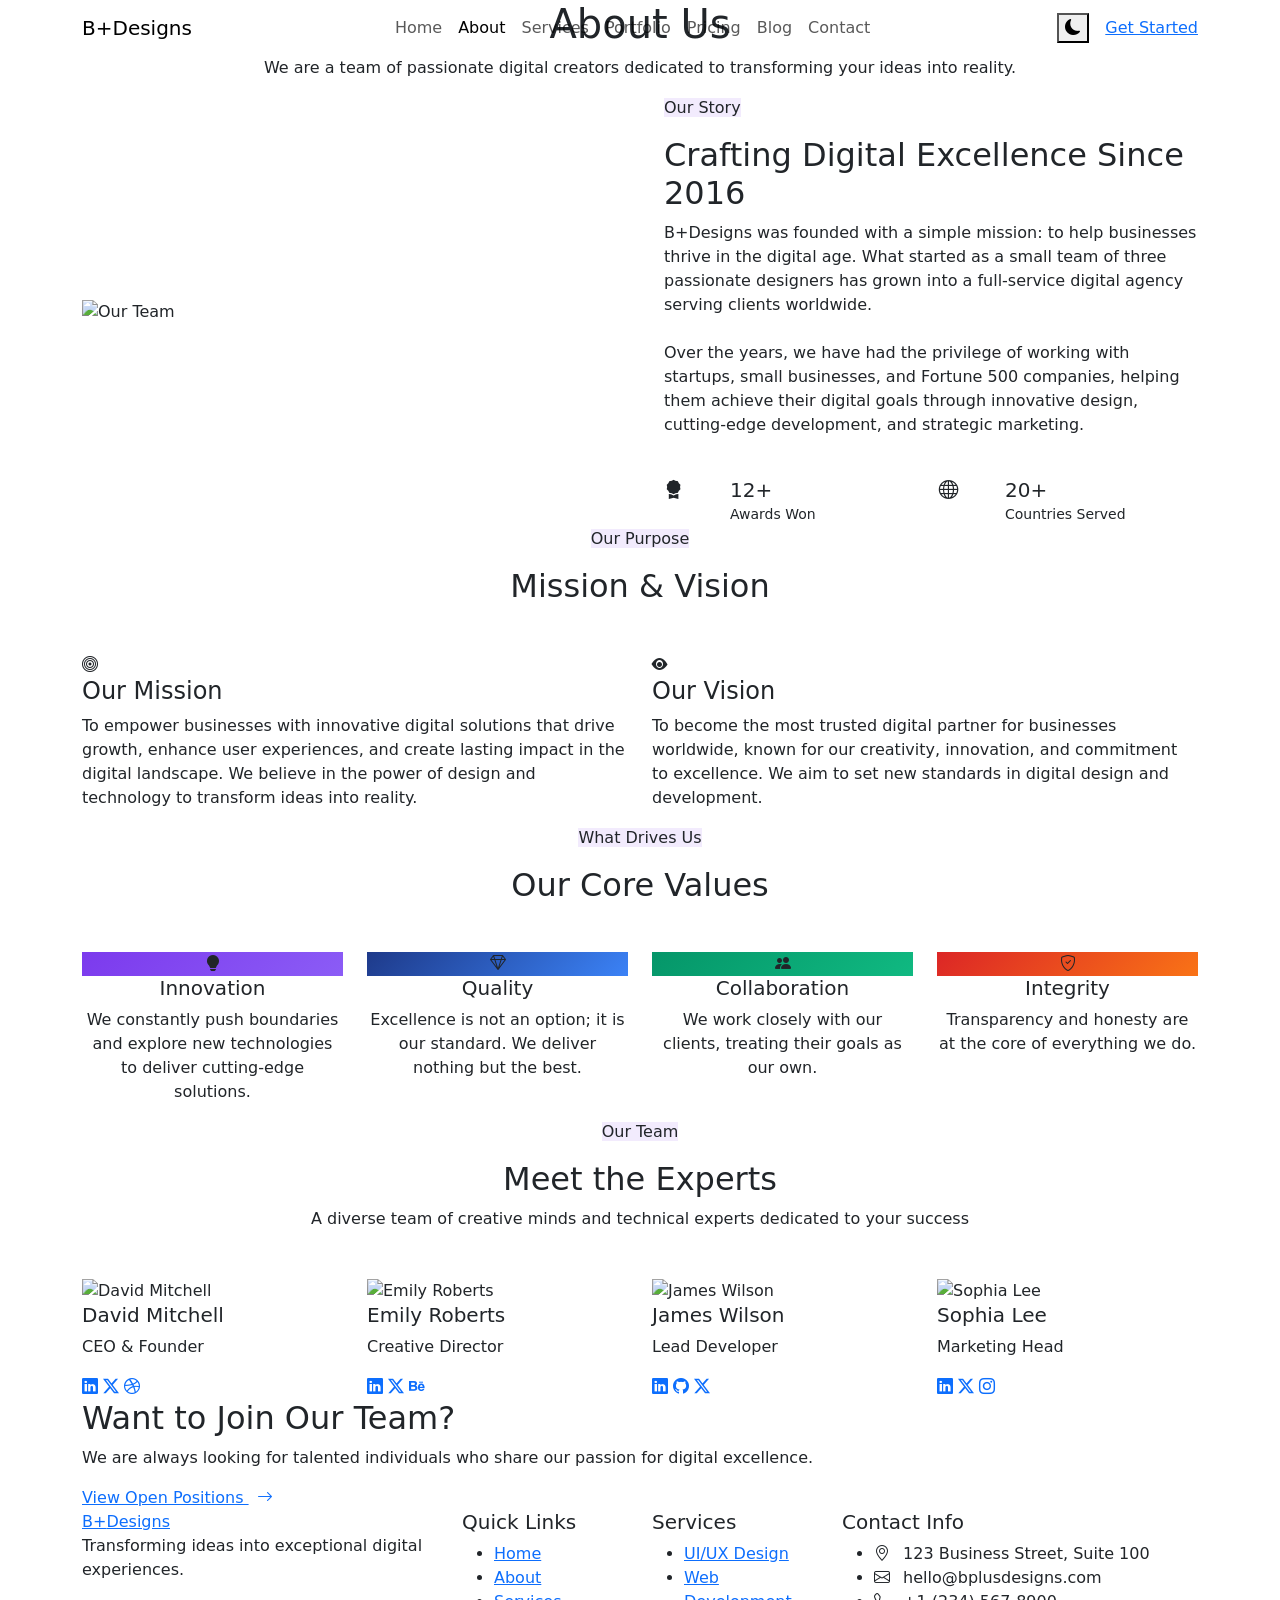
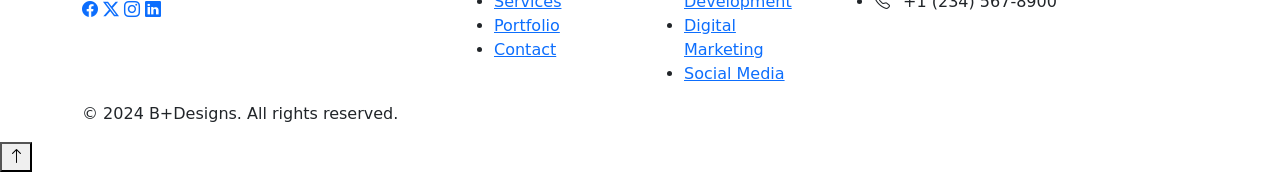
==== about.html @ 6781b6e4 "Add files via upload initial commit" ====
<!DOCTYPE html>
<html lang="en" data-theme="light">
<head>
  <meta charset="UTF-8">
  <meta name="viewport" content="width=device-width, initial-scale=1.0">
  <meta name="description" content="Learn about B+Designs - Our story, mission, vision, and the talented team behind your digital success.">
  <title>About Us | B+Designs</title>
  
  <!-- Bootstrap 5 CSS -->
  <link href="https://cdn.jsdelivr.net/npm/bootstrap@5.3.3/dist/css/bootstrap.min.css" rel="stylesheet">
  <link href="https://cdn.jsdelivr.net/npm/bootstrap-icons@1.11.3/font/bootstrap-icons.css" rel="stylesheet">
  
  <!-- Google Fonts -->
  <link rel="preconnect" href="https://fonts.googleapis.com">
  <link rel="preconnect" href="https://fonts.gstatic.com" crossorigin>
  <link href="https://fonts.googleapis.com/css2?family=Inter:wght@300;400;500;600;700&family=Space+Grotesk:wght@400;500;600;700&display=swap" rel="stylesheet">
  
  <!-- Custom CSS -->
  <link rel="stylesheet" href="css/styles.css">
</head>
<body>

  <!-- Navigation -->
  <nav class="navbar navbar-expand-lg navbar-custom fixed-top">
    <div class="container">
      <a class="navbar-brand" href="index.html">
        <span>B+</span>Designs
      </a>
      
      <button class="navbar-toggler border-0" type="button" data-bs-toggle="collapse" data-bs-target="#navbarNav">
        <span class="navbar-toggler-icon"></span>
      </button>
      
      <div class="collapse navbar-collapse" id="navbarNav">
        <ul class="navbar-nav mx-auto">
          <li class="nav-item"><a class="nav-link" href="index.html">Home</a></li>
          <li class="nav-item"><a class="nav-link active" href="about.html">About</a></li>
          <li class="nav-item"><a class="nav-link" href="services.html">Services</a></li>
          <li class="nav-item"><a class="nav-link" href="portfolio.html">Portfolio</a></li>
          <li class="nav-item"><a class="nav-link" href="pricing.html">Pricing</a></li>
          <li class="nav-item"><a class="nav-link" href="blog.html">Blog</a></li>
          <li class="nav-item"><a class="nav-link" href="contact.html">Contact</a></li>
        </ul>
        
        <div class="d-flex align-items-center gap-3">
          <button class="theme-toggle" id="themeToggle" aria-label="Toggle theme">
            <i class="bi bi-moon-fill"></i>
          </button>
          <a href="contact.html" class="btn-primary-custom d-none d-lg-inline-block">Get Started</a>
        </div>
      </div>
    </div>
  </nav>

  <!-- Page Header -->
  <section class="page-header">
    <div class="container">
      <div class="page-header-content text-center">
        <h1 class="page-title fade-in">About Us</h1>
        <p class="page-subtitle mx-auto fade-in delay-1">
          We are a team of passionate digital creators dedicated to transforming your ideas into reality.
        </p>
      </div>
    </div>
  </section>

  <!-- About Story Section -->
  <section class="section-padding">
    <div class="container">
      <div class="row align-items-center g-5">
        <div class="col-lg-6 fade-in-left">
          <img src="https://images.unsplash.com/photo-1522071820081-009f0129c71c?w=600&h=450&fit=crop" alt="Our Team" class="about-image w-100">
        </div>
        <div class="col-lg-6 fade-in-right">
          <span class="hero-badge" style="background: rgba(124, 58, 237, 0.1); color: var(--secondary);">
            Our Story
          </span>
          <h2 class="section-title mt-3">Crafting Digital Excellence Since 2016</h2>
          <p class="mb-4" style="color: var(--gray-600);">
            B+Designs was founded with a simple mission: to help businesses thrive in the digital age. What started as a small team of three passionate designers has grown into a full-service digital agency serving clients worldwide.
          </p>
          <p class="mb-4" style="color: var(--gray-600);">
            Over the years, we have had the privilege of working with startups, small businesses, and Fortune 500 companies, helping them achieve their digital goals through innovative design, cutting-edge development, and strategic marketing.
          </p>
          <div class="row g-3 mt-4">
            <div class="col-6">
              <div class="d-flex align-items-center gap-3">
                <div class="service-icon" style="background: var(--gradient-primary); width: 50px; height: 50px; font-size: 1.2rem;">
                  <i class="bi bi-award-fill"></i>
                </div>
                <div>
                  <h5 class="mb-0">12+</h5>
                  <small style="color: var(--gray-500);">Awards Won</small>
                </div>
              </div>
            </div>
            <div class="col-6">
              <div class="d-flex align-items-center gap-3">
                <div class="service-icon" style="background: var(--gradient-secondary); width: 50px; height: 50px; font-size: 1.2rem;">
                  <i class="bi bi-globe"></i>
                </div>
                <div>
                  <h5 class="mb-0">20+</h5>
                  <small style="color: var(--gray-500);">Countries Served</small>
                </div>
              </div>
            </div>
          </div>
        </div>
      </div>
    </div>
  </section>

  <!-- Mission & Vision -->
  <section class="section-padding" style="background: var(--gray-100);">
    <div class="container">
      <div class="text-center mb-5">
        <span class="hero-badge" style="background: rgba(124, 58, 237, 0.1); color: var(--secondary);">
          Our Purpose
        </span>
        <h2 class="section-title mt-3">Mission & Vision</h2>
      </div>
      
      <div class="row g-4">
        <div class="col-lg-6 fade-in delay-1">
          <div class="mission-card h-100">
            <div class="mission-icon">
              <i class="bi bi-bullseye"></i>
            </div>
            <h4>Our Mission</h4>
            <p style="color: var(--gray-600);">
              To empower businesses with innovative digital solutions that drive growth, enhance user experiences, and create lasting impact in the digital landscape. We believe in the power of design and technology to transform ideas into reality.
            </p>
          </div>
        </div>
        <div class="col-lg-6 fade-in delay-2">
          <div class="mission-card h-100">
            <div class="mission-icon">
              <i class="bi bi-eye-fill"></i>
            </div>
            <h4>Our Vision</h4>
            <p style="color: var(--gray-600);">
              To become the most trusted digital partner for businesses worldwide, known for our creativity, innovation, and commitment to excellence. We aim to set new standards in digital design and development.
            </p>
          </div>
        </div>
      </div>
    </div>
  </section>

  <!-- Core Values -->
  <section class="section-padding">
    <div class="container">
      <div class="text-center mb-5">
        <span class="hero-badge" style="background: rgba(124, 58, 237, 0.1); color: var(--secondary);">
          What Drives Us
        </span>
        <h2 class="section-title mt-3">Our Core Values</h2>
      </div>
      
      <div class="row g-4">
        <div class="col-lg-3 col-md-6 fade-in delay-1">
          <div class="service-card text-center">
            <div class="service-icon mx-auto" style="background: linear-gradient(135deg, #7c3aed, #8b5cf6);">
              <i class="bi bi-lightbulb-fill"></i>
            </div>
            <h5>Innovation</h5>
            <p style="color: var(--gray-500);">We constantly push boundaries and explore new technologies to deliver cutting-edge solutions.</p>
          </div>
        </div>
        <div class="col-lg-3 col-md-6 fade-in delay-2">
          <div class="service-card text-center">
            <div class="service-icon mx-auto" style="background: linear-gradient(135deg, #1e3a8a, #3b82f6);">
              <i class="bi bi-gem"></i>
            </div>
            <h5>Quality</h5>
            <p style="color: var(--gray-500);">Excellence is not an option; it is our standard. We deliver nothing but the best.</p>
          </div>
        </div>
        <div class="col-lg-3 col-md-6 fade-in delay-3">
          <div class="service-card text-center">
            <div class="service-icon mx-auto" style="background: linear-gradient(135deg, #059669, #10b981);">
              <i class="bi bi-people-fill"></i>
            </div>
            <h5>Collaboration</h5>
            <p style="color: var(--gray-500);">We work closely with our clients, treating their goals as our own.</p>
          </div>
        </div>
        <div class="col-lg-3 col-md-6 fade-in delay-4">
          <div class="service-card text-center">
            <div class="service-icon mx-auto" style="background: linear-gradient(135deg, #dc2626, #f97316);">
              <i class="bi bi-shield-check"></i>
            </div>
            <h5>Integrity</h5>
            <p style="color: var(--gray-500);">Transparency and honesty are at the core of everything we do.</p>
          </div>
        </div>
      </div>
    </div>
  </section>

  <!-- Team Section -->
  <section class="section-padding" style="background: var(--gray-100);">
    <div class="container">
      <div class="text-center mb-5">
        <span class="hero-badge" style="background: rgba(124, 58, 237, 0.1); color: var(--secondary);">
          Our Team
        </span>
        <h2 class="section-title mt-3">Meet the Experts</h2>
        <p class="section-subtitle">
          A diverse team of creative minds and technical experts dedicated to your success
        </p>
      </div>
      
      <div class="row g-4">
        <div class="col-lg-3 col-md-6 fade-in delay-1">
          <div class="team-card">
            <img src="https://images.unsplash.com/photo-1560250097-0b93528c311a?w=400&h=350&fit=crop&crop=face" alt="David Mitchell" class="team-image">
            <div class="team-info">
              <h5>David Mitchell</h5>
              <p>CEO & Founder</p>
              <div class="team-social">
                <a href="#"><i class="bi bi-linkedin"></i></a>
                <a href="#"><i class="bi bi-twitter-x"></i></a>
                <a href="#"><i class="bi bi-dribbble"></i></a>
              </div>
            </div>
          </div>
        </div>
        
        <div class="col-lg-3 col-md-6 fade-in delay-2">
          <div class="team-card">
            <img src="https://images.unsplash.com/photo-1573496359142-b8d87734a5a2?w=400&h=350&fit=crop&crop=face" alt="Emily Roberts" class="team-image">
            <div class="team-info">
              <h5>Emily Roberts</h5>
              <p>Creative Director</p>
              <div class="team-social">
                <a href="#"><i class="bi bi-linkedin"></i></a>
                <a href="#"><i class="bi bi-twitter-x"></i></a>
                <a href="#"><i class="bi bi-behance"></i></a>
              </div>
            </div>
          </div>
        </div>
        
        <div class="col-lg-3 col-md-6 fade-in delay-3">
          <div class="team-card">
            <img src="https://images.unsplash.com/photo-1472099645785-5658abf4ff4e?w=400&h=350&fit=crop&crop=face" alt="James Wilson" class="team-image">
            <div class="team-info">
              <h5>James Wilson</h5>
              <p>Lead Developer</p>
              <div class="team-social">
                <a href="#"><i class="bi bi-linkedin"></i></a>
                <a href="#"><i class="bi bi-github"></i></a>
                <a href="#"><i class="bi bi-twitter-x"></i></a>
              </div>
            </div>
          </div>
        </div>
        
        <div class="col-lg-3 col-md-6 fade-in delay-4">
          <div class="team-card">
            <img src="https://images.unsplash.com/photo-1580489944761-15a19d654956?w=400&h=350&fit=crop&crop=face" alt="Sophia Lee" class="team-image">
            <div class="team-info">
              <h5>Sophia Lee</h5>
              <p>Marketing Head</p>
              <div class="team-social">
                <a href="#"><i class="bi bi-linkedin"></i></a>
                <a href="#"><i class="bi bi-twitter-x"></i></a>
                <a href="#"><i class="bi bi-instagram"></i></a>
              </div>
            </div>
          </div>
        </div>
      </div>
    </div>
  </section>

  <!-- CTA Section -->
  <section class="cta-section">
    <div class="container">
      <div class="cta-content">
        <h2 class="cta-title">Want to Join Our Team?</h2>
        <p class="cta-text">
          We are always looking for talented individuals who share our passion for digital excellence.
        </p>
        <a href="contact.html" class="btn-primary-custom">
          View Open Positions <i class="bi bi-arrow-right ms-2"></i>
        </a>
      </div>
    </div>
  </section>

  <!-- Footer -->
  <footer class="footer">
    <div class="container">
      <div class="row g-4">
        <div class="col-lg-4 col-md-6">
          <a class="footer-brand" href="index.html"><span>B+</span>Designs</a>
          <p class="footer-description">Transforming ideas into exceptional digital experiences.</p>
          <div class="footer-social">
            <a href="#"><i class="bi bi-facebook"></i></a>
            <a href="#"><i class="bi bi-twitter-x"></i></a>
            <a href="#"><i class="bi bi-instagram"></i></a>
            <a href="#"><i class="bi bi-linkedin"></i></a>
          </div>
        </div>
        <div class="col-lg-2 col-md-6">
          <h5 class="footer-title">Quick Links</h5>
          <ul class="footer-links">
            <li><a href="index.html">Home</a></li>
            <li><a href="about.html">About</a></li>
            <li><a href="services.html">Services</a></li>
            <li><a href="portfolio.html">Portfolio</a></li>
            <li><a href="contact.html">Contact</a></li>
          </ul>
        </div>
        <div class="col-lg-2 col-md-6">
          <h5 class="footer-title">Services</h5>
          <ul class="footer-links">
            <li><a href="services.html">UI/UX Design</a></li>
            <li><a href="services.html">Web Development</a></li>
            <li><a href="services.html">Digital Marketing</a></li>
            <li><a href="services.html">Social Media</a></li>
          </ul>
        </div>
        <div class="col-lg-4 col-md-6">
          <h5 class="footer-title">Contact Info</h5>
          <ul class="footer-links">
            <li><i class="bi bi-geo-alt me-2"></i> 123 Business Street, Suite 100</li>
            <li><i class="bi bi-envelope me-2"></i> hello@bplusdesigns.com</li>
            <li><i class="bi bi-telephone me-2"></i> +1 (234) 567-8900</li>
          </ul>
        </div>
      </div>
      <div class="footer-bottom">
        <p>&copy; 2024 B+Designs. All rights reserved.</p>
      </div>
    </div>
  </footer>

  <!-- Scroll to Top -->
  <button class="scroll-top" id="scrollTop"><i class="bi bi-arrow-up"></i></button>

  <!-- Bootstrap JS -->
  <script src="https://cdn.jsdelivr.net/npm/bootstrap@5.3.3/dist/js/bootstrap.bundle.min.js"></script>
  <script src="js/main.js"></script>

</body>
</html>
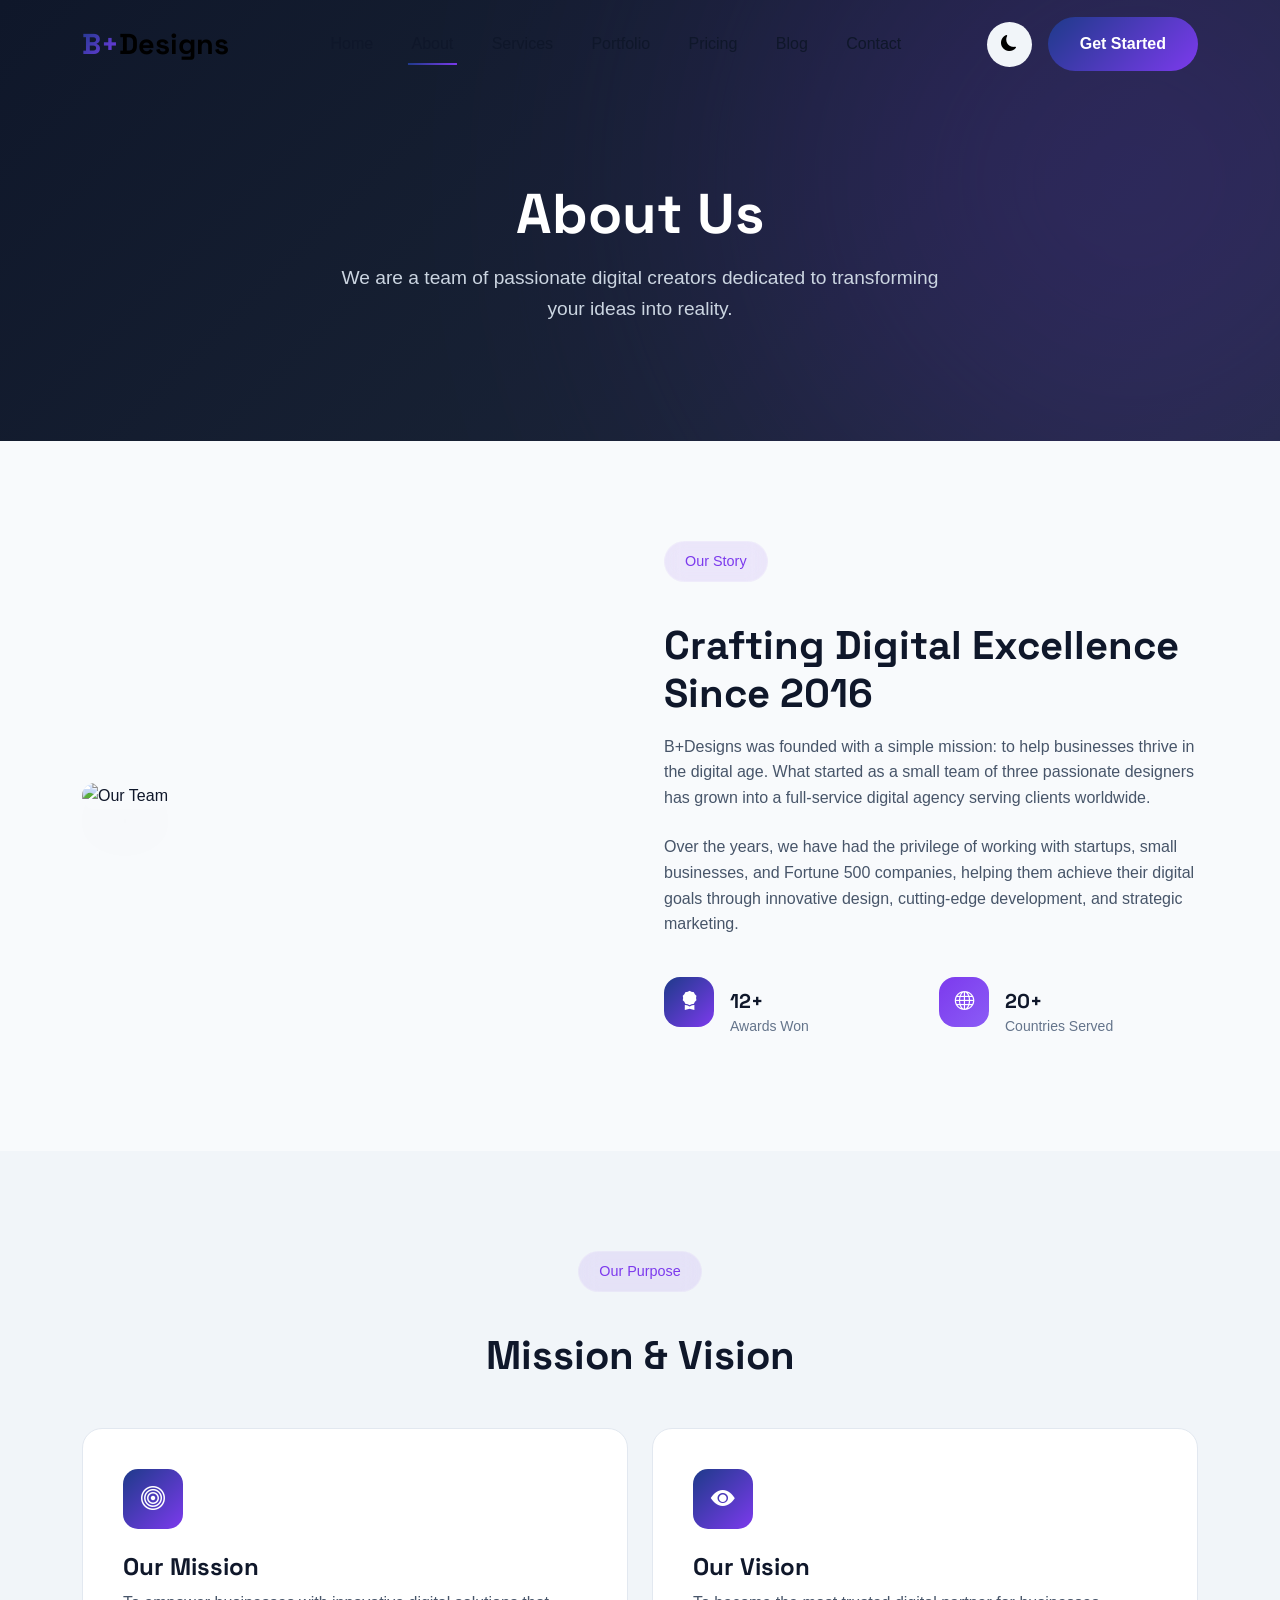
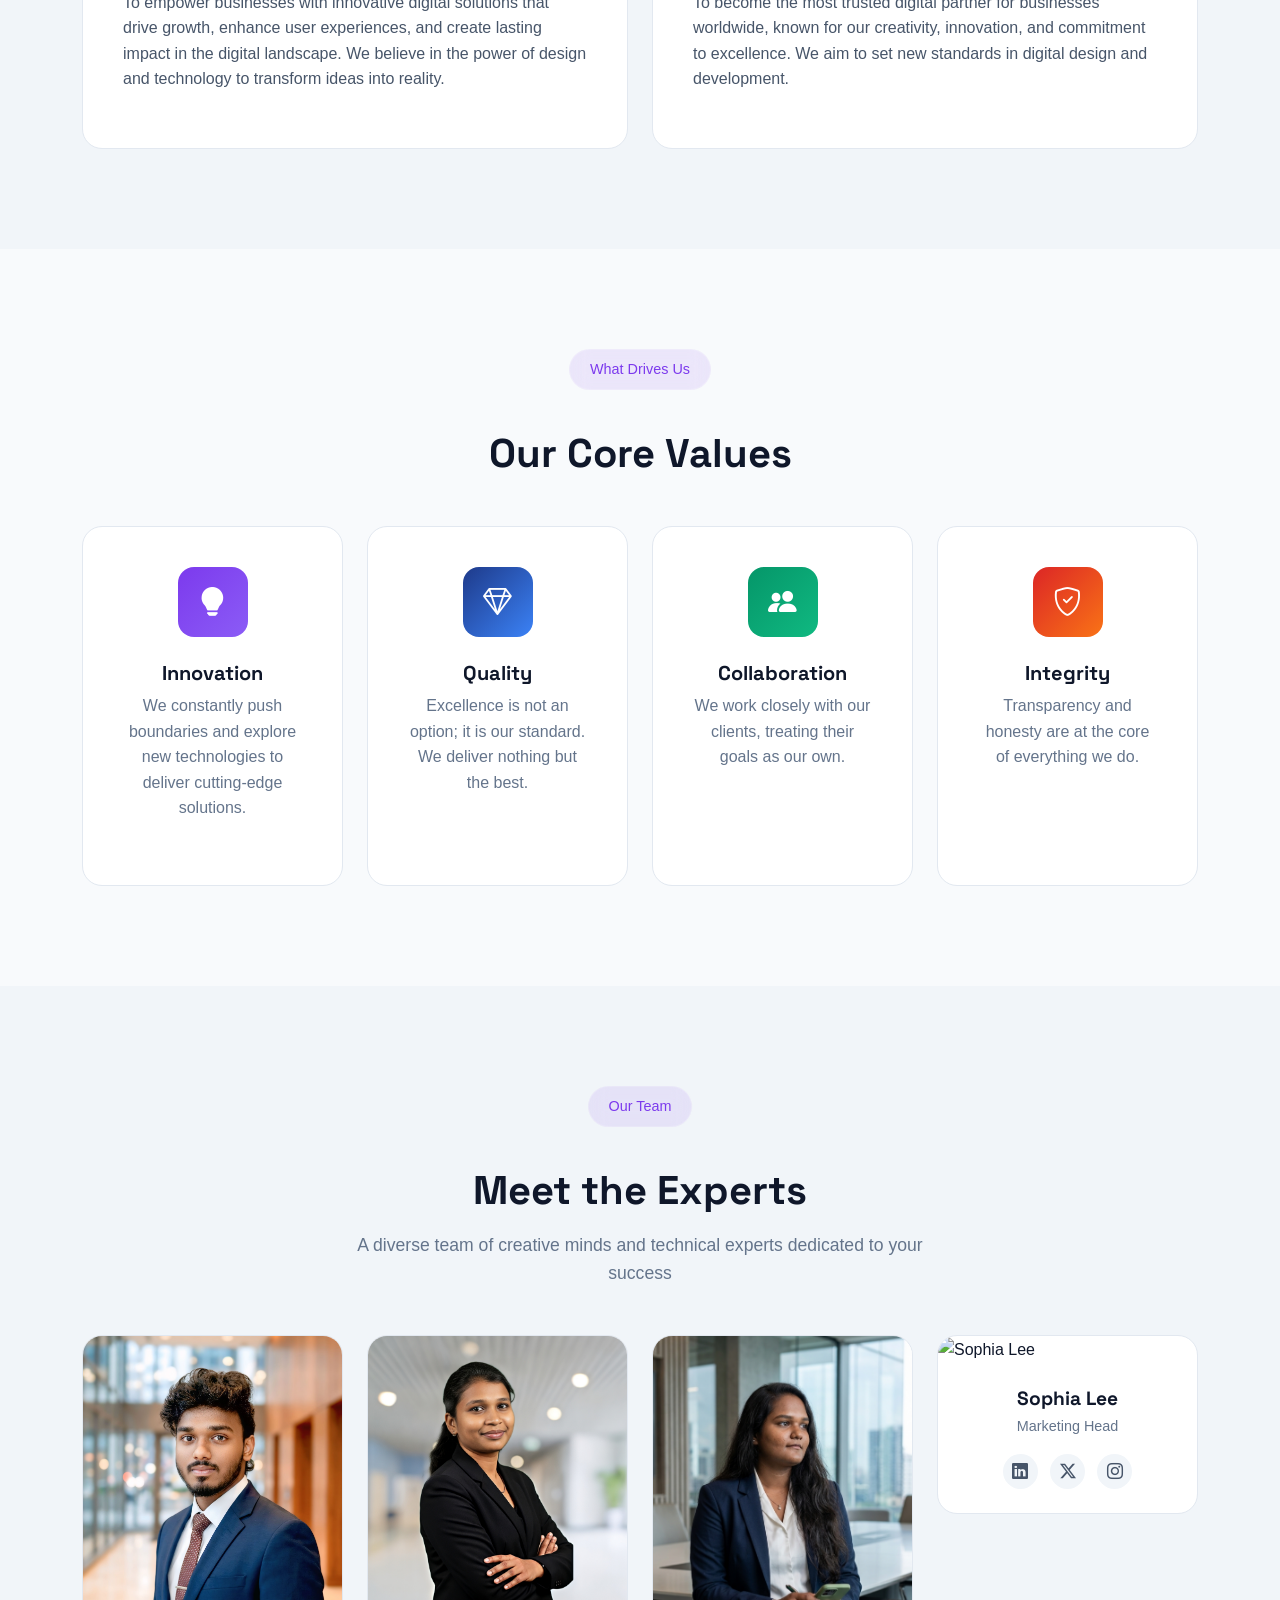
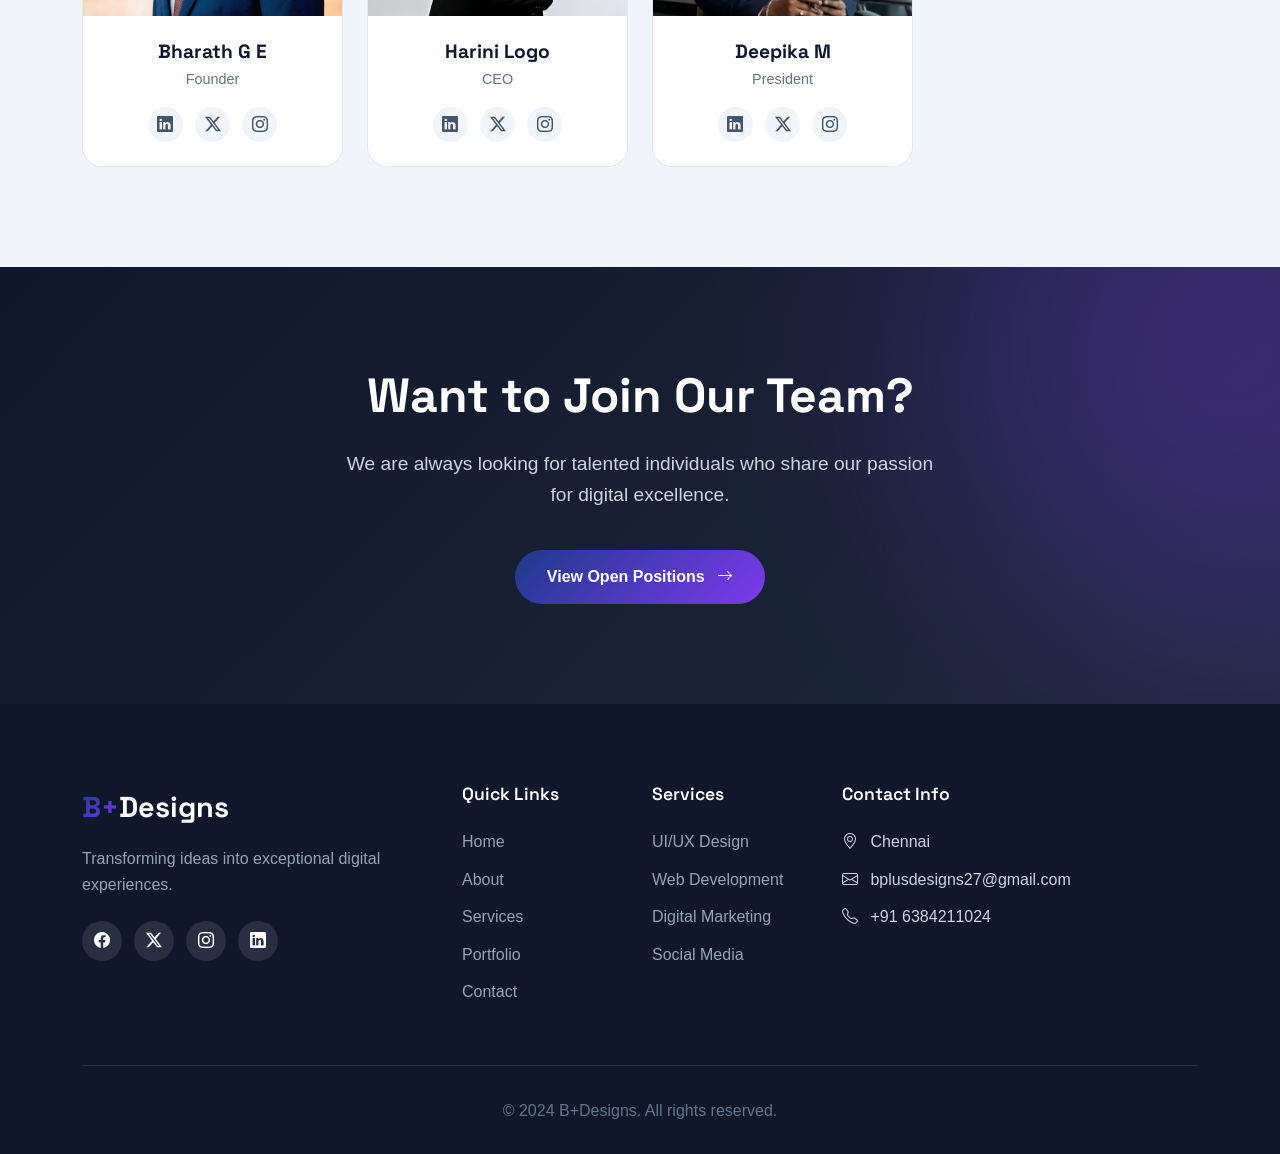
==== commit 6a97b88a: "initial changes" ====
--- a/about.html
+++ b/about.html
@@ -215,14 +215,14 @@
       <div class="row g-4">
         <div class="col-lg-3 col-md-6 fade-in delay-1">
           <div class="team-card">
-            <img src="https://images.unsplash.com/photo-1560250097-0b93528c311a?w=400&h=350&fit=crop&crop=face" alt="David Mitchell" class="team-image">
+            <img src="Bharath.jpeg" alt="David Mitchell" class="team-image">
             <div class="team-info">
-              <h5>David Mitchell</h5>
-              <p>CEO & Founder</p>
+              <h5>Bharath G E</h5>
+              <p>Founder</p>
               <div class="team-social">
-                <a href="#"><i class="bi bi-linkedin"></i></a>
-                <a href="#"><i class="bi bi-twitter-x"></i></a>
-                <a href="#"><i class="bi bi-dribbble"></i></a>
+                <a href="https://www.linkedin.com/in/bharath-ge-1831492b8?utm_source=share_via&utm_content=profile&utm_medium=member_android"><i class="bi bi-linkedin"></i></a>
+                <a href="https://x.com/BPlusDesigns"><i class="bi bi-twitter-x"></i></a>
+                <a href="https://www.instagram.com/mr_crazy_wolf_007?igsh=Y3hlMTV5NHQ0bjA="><i class="bi bi-instagram"></i></a>
               </div>
             </div>
           </div>
@@ -230,14 +230,14 @@
         
         <div class="col-lg-3 col-md-6 fade-in delay-2">
           <div class="team-card">
-            <img src="https://images.unsplash.com/photo-1573496359142-b8d87734a5a2?w=400&h=350&fit=crop&crop=face" alt="Emily Roberts" class="team-image">
+            <img src="Harini L.jpeg" alt="Emily Roberts" class="team-image">
             <div class="team-info">
-              <h5>Emily Roberts</h5>
-              <p>Creative Director</p>
+              <h5>Harini Logo</h5>
+              <p>CEO</p>
               <div class="team-social">
-                <a href="#"><i class="bi bi-linkedin"></i></a>
-                <a href="#"><i class="bi bi-twitter-x"></i></a>
-                <a href="#"><i class="bi bi-behance"></i></a>
+                <a href="https://www.linkedin.com/in/harini-logu-2979a02a1?utm_source=share_via&utm_content=profile&utm_medium=member_android"><i class="bi bi-linkedin"></i></a>
+                <a href="https://x.com/BPlusDesigns"><i class="bi bi-twitter-x"></i></a>
+                <a href="https://www.instagram.com/hyper_evil_shadow?igsh=MWxyMzMxeWpxM3d3bg=="><i class="bi bi-instagram"></i></a>
               </div>
             </div>
           </div>
@@ -245,14 +245,14 @@
         
         <div class="col-lg-3 col-md-6 fade-in delay-3">
           <div class="team-card">
-            <img src="https://images.unsplash.com/photo-1472099645785-5658abf4ff4e?w=400&h=350&fit=crop&crop=face" alt="James Wilson" class="team-image">
+            <img src="Deepika.png" alt="James Wilson" class="team-image">
             <div class="team-info">
-              <h5>James Wilson</h5>
-              <p>Lead Developer</p>
+              <h5>Deepika M</h5>
+              <p>President</p>
               <div class="team-social">
-                <a href="#"><i class="bi bi-linkedin"></i></a>
-                <a href="#"><i class="bi bi-github"></i></a>
-                <a href="#"><i class="bi bi-twitter-x"></i></a>
+                <a href="https://www.linkedin.com/in/deepika-mohan-9ba155283?trk=contact-info"><i class="bi bi-linkedin"></i></a>
+                <a href="https://x.com/BPlusDesigns"><i class="bi bi-twitter-x"></i></a>
+                <a href="https://www.instagram.com/__deepika__mohan__?igsh=MTV1eWQ1NzJ1dDVtYg=="><i class="bi bi-instagram"></i></a>
               </div>
             </div>
           </div>
@@ -267,7 +267,7 @@
               <div class="team-social">
                 <a href="#"><i class="bi bi-linkedin"></i></a>
                 <a href="#"><i class="bi bi-twitter-x"></i></a>
-                <a href="#"><i class="bi bi-instagram"></i></a>
+                <a href=""><i class="bi bi-instagram"></i></a>
               </div>
             </div>
           </div>
@@ -298,12 +298,23 @@
         <div class="col-lg-4 col-md-6">
           <a class="footer-brand" href="index.html"><span>B+</span>Designs</a>
           <p class="footer-description">Transforming ideas into exceptional digital experiences.</p>
-          <div class="footer-social">
-            <a href="#"><i class="bi bi-facebook"></i></a>
-            <a href="#"><i class="bi bi-twitter-x"></i></a>
-            <a href="#"><i class="bi bi-instagram"></i></a>
-            <a href="#"><i class="bi bi-linkedin"></i></a>
-          </div>
+           <div class="footer-social">
+  <a href="https://www.facebook.com/share/1CfHxqrRqo/" target="_blank" rel="noopener noreferrer">
+    <i class="bi bi-facebook"></i>
+  </a>
+
+  <a href="https://x.com/BPlusDesigns" target="_blank" rel="noopener noreferrer">
+    <i class="bi bi-twitter-x"></i>
+  </a>
+
+  <a href="https://www.instagram.com/b.plusdesigns?igsh=MW9lYm52eXhoNXk4Mw==" target="_blank" rel="noopener noreferrer">
+    <i class="bi bi-instagram"></i>
+  </a>
+
+  <a href="https://www.linkedin.com/in/b-plus-designs-784182403?utm_source=share_via&utm_content=profile&utm_medium=member_android" target="_blank" rel="noopener noreferrer">
+    <i class="bi bi-linkedin"></i>
+  </a>
+</div>
         </div>
         <div class="col-lg-2 col-md-6">
           <h5 class="footer-title">Quick Links</h5>
@@ -327,9 +338,9 @@
         <div class="col-lg-4 col-md-6">
           <h5 class="footer-title">Contact Info</h5>
           <ul class="footer-links">
-            <li><i class="bi bi-geo-alt me-2"></i> 123 Business Street, Suite 100</li>
-            <li><i class="bi bi-envelope me-2"></i> hello@bplusdesigns.com</li>
-            <li><i class="bi bi-telephone me-2"></i> +1 (234) 567-8900</li>
+            <li><i class="bi bi-geo-alt me-2"></i> Chennai</li>
+            <li><i class="bi bi-envelope me-2"></i> bplusdesigns27@gmail.com</li>
+            <li><i class="bi bi-telephone me-2"></i> +91 6384211024</li>
           </ul>
         </div>
       </div>
--- a/css/styles.css
+++ b/css/styles.css
@@ -0,0 +1,1490 @@
+/* ===== B+Designs - Custom Styles ===== */
+
+/* ----- CSS Variables ----- */
+:root {
+  --primary: #1e3a8a;
+  --primary-dark: #1e40af;
+  --secondary: #7c3aed;
+  --accent: #8b5cf6;
+  --dark: #0f172a;
+  --dark-light: #1e293b;
+  --light: #f8fafc;
+  --white: #ffffff;
+  --gray-100: #f1f5f9;
+  --gray-200: #e2e8f0;
+  --gray-300: #cbd5e1;
+  --gray-400: #94a3b8;
+  --gray-500: #64748b;
+  --gray-600: #475569;
+  --gradient-primary: linear-gradient(135deg, #1e3a8a 0%, #7c3aed 100%);
+  --gradient-secondary: linear-gradient(135deg, #7c3aed 0%, #8b5cf6 100%);
+  --gradient-dark: linear-gradient(135deg, #0f172a 0%, #1e293b 100%);
+  --shadow-sm: 0 1px 2px 0 rgba(0, 0, 0, 0.05);
+  --shadow: 0 4px 6px -1px rgba(0, 0, 0, 0.1);
+  --shadow-md: 0 10px 15px -3px rgba(0, 0, 0, 0.1);
+  --shadow-lg: 0 20px 25px -5px rgba(0, 0, 0, 0.1);
+  --shadow-xl: 0 25px 50px -12px rgba(0, 0, 0, 0.25);
+  --transition: all 0.3s ease;
+}
+
+/* Dark Mode Variables */
+[data-theme="dark"] {
+  --light: #0f172a;
+  --white: #1e293b;
+  --dark: #f8fafc;
+  --dark-light: #e2e8f0;
+  --gray-100: #334155;
+  --gray-200: #475569;
+  --gray-500: #94a3b8;
+  --gray-600: #cbd5e1;
+}
+
+/* ----- Base Styles ----- */
+* {
+  margin: 0;
+  padding: 0;
+  box-sizing: border-box;
+}
+
+html {
+  scroll-behavior: smooth;
+}
+
+body {
+  font-family: 'Inter', sans-serif;
+  background-color: var(--light);
+  color: var(--dark);
+  line-height: 1.6;
+  overflow-x: hidden;
+  transition: var(--transition);
+}
+
+[data-theme="dark"] body {
+  background-color: var(--dark);
+  color: var(--light);
+}
+
+h1, h2, h3, h4, h5, h6 {
+  font-family: 'Space Grotesk', sans-serif;
+  font-weight: 700;
+  line-height: 1.2;
+}
+
+a {
+  text-decoration: none;
+  color: inherit;
+  transition: var(--transition);
+}
+
+img {
+  max-width: 100%;
+  height: auto;
+}
+
+/* ----- Utility Classes ----- */
+.text-gradient {
+  background: var(--gradient-primary);
+  -webkit-background-clip: text;
+  -webkit-text-fill-color: transparent;
+  background-clip: text;
+}
+
+.bg-gradient {
+  background: var(--gradient-primary);
+}
+
+.bg-gradient-secondary {
+  background: var(--gradient-secondary);
+}
+
+.section-padding {
+  padding: 100px 0;
+}
+
+.section-title {
+  font-size: 2.5rem;
+  margin-bottom: 1rem;
+}
+
+.section-subtitle {
+  color: var(--gray-500);
+  font-size: 1.1rem;
+  max-width: 600px;
+  margin: 0 auto 3rem;
+}
+
+/* ----- Glassmorphism ----- */
+.glass {
+  background: rgba(255, 255, 255, 0.1);
+  backdrop-filter: blur(10px);
+  -webkit-backdrop-filter: blur(10px);
+  border: 1px solid rgba(255, 255, 255, 0.2);
+}
+
+[data-theme="dark"] .glass {
+  background: rgba(30, 41, 59, 0.7);
+  border: 1px solid rgba(255, 255, 255, 0.1);
+}
+
+.glass-card {
+  background: rgba(255, 255, 255, 0.9);
+  backdrop-filter: blur(10px);
+  -webkit-backdrop-filter: blur(10px);
+  border: 1px solid rgba(255, 255, 255, 0.3);
+  border-radius: 20px;
+  padding: 2rem;
+  transition: var(--transition);
+}
+
+[data-theme="dark"] .glass-card {
+  background: rgba(30, 41, 59, 0.8);
+  border: 1px solid rgba(255, 255, 255, 0.1);
+}
+
+.glass-card:hover {
+  transform: translateY(-10px);
+  box-shadow: var(--shadow-xl);
+}
+
+/* ----- Buttons ----- */
+.btn-primary-custom {
+  background: var(--gradient-primary);
+  color: var(--white);
+  padding: 14px 32px;
+  border-radius: 50px;
+  font-weight: 600;
+  border: none;
+  transition: var(--transition);
+  display: inline-block;
+}
+
+.btn-primary-custom:hover {
+  transform: translateY(-3px);
+  box-shadow: 0 10px 30px rgba(124, 58, 237, 0.4);
+  color: var(--white);
+}
+
+.btn-outline-custom {
+  background: transparent;
+  color: var(--primary);
+  padding: 14px 32px;
+  border-radius: 50px;
+  font-weight: 600;
+  border: 2px solid var(--primary);
+  transition: var(--transition);
+  display: inline-block;
+}
+
+.btn-outline-custom:hover {
+  background: var(--gradient-primary);
+  color: var(--white);
+  border-color: transparent;
+  transform: translateY(-3px);
+}
+
+[data-theme="dark"] .btn-outline-custom {
+  color: var(--accent);
+  border-color: var(--accent);
+}
+
+/* ----- Navigation ----- */
+.navbar-custom {
+  padding: 1rem 0;
+  transition: var(--transition);
+  background: transparent;
+}
+
+.navbar-custom.scrolled {
+  background: rgba(255, 255, 255, 0.95);
+  backdrop-filter: blur(10px);
+  box-shadow: var(--shadow);
+  padding: 0.5rem 0;
+}
+
+[data-theme="dark"] .navbar-custom.scrolled {
+  background: rgba(15, 23, 42, 0.95);
+}
+
+.navbar-brand {
+  font-family: 'Space Grotesk', sans-serif;
+  font-size: 1.8rem;
+  font-weight: 700;
+}
+
+.navbar-brand span {
+  background: var(--gradient-primary);
+  -webkit-background-clip: text;
+  -webkit-text-fill-color: transparent;
+}
+
+.nav-link {
+  font-weight: 500;
+  padding: 0.5rem 1.2rem !important;
+  color: var(--dark) !important;
+  position: relative;
+}
+
+[data-theme="dark"] .nav-link {
+  color: var(--light) !important;
+}
+
+.nav-link::after {
+  content: '';
+  position: absolute;
+  bottom: 0;
+  left: 50%;
+  width: 0;
+  height: 2px;
+  background: var(--gradient-primary);
+  transition: var(--transition);
+  transform: translateX(-50%);
+}
+
+.nav-link:hover::after,
+.nav-link.active::after {
+  width: 60%;
+}
+
+.nav-link:hover {
+  color: var(--primary) !important;
+}
+
+.theme-toggle {
+  background: var(--gray-100);
+  border: none;
+  width: 45px;
+  height: 45px;
+  border-radius: 50%;
+  display: flex;
+  align-items: center;
+  justify-content: center;
+  cursor: pointer;
+  transition: var(--transition);
+}
+
+[data-theme="dark"] .theme-toggle {
+  background: var(--dark-light);
+}
+
+.theme-toggle:hover {
+  background: var(--gray-200);
+  transform: rotate(15deg);
+}
+
+[data-theme="dark"] .theme-toggle:hover {
+  background: var(--gray-600);
+}
+
+/* ----- Hero Section ----- */
+.hero-section {
+  min-height: 100vh;
+  display: flex;
+  align-items: center;
+  position: relative;
+  overflow: hidden;
+  background: var(--gradient-dark);
+  padding-top: 80px;
+}
+
+.hero-bg-shapes {
+  position: absolute;
+  top: 0;
+  left: 0;
+  width: 100%;
+  height: 100%;
+  overflow: hidden;
+  z-index: 0;
+}
+
+.hero-shape {
+  position: absolute;
+  border-radius: 50%;
+  filter: blur(80px);
+  opacity: 0.5;
+}
+
+.hero-shape-1 {
+  width: 600px;
+  height: 600px;
+  background: var(--primary);
+  top: -200px;
+  right: -200px;
+  animation: float 8s ease-in-out infinite;
+}
+
+.hero-shape-2 {
+  width: 400px;
+  height: 400px;
+  background: var(--secondary);
+  bottom: -100px;
+  left: -100px;
+  animation: float 6s ease-in-out infinite reverse;
+}
+
+.hero-shape-3 {
+  width: 300px;
+  height: 300px;
+  background: var(--accent);
+  top: 50%;
+  left: 50%;
+  transform: translate(-50%, -50%);
+  animation: pulse 4s ease-in-out infinite;
+}
+
+@keyframes float {
+  0%, 100% { transform: translateY(0) rotate(0deg); }
+  50% { transform: translateY(-30px) rotate(5deg); }
+}
+
+@keyframes pulse {
+  0%, 100% { transform: translate(-50%, -50%) scale(1); opacity: 0.5; }
+  50% { transform: translate(-50%, -50%) scale(1.1); opacity: 0.3; }
+}
+
+.hero-content {
+  position: relative;
+  z-index: 1;
+  color: var(--white);
+}
+
+.hero-badge {
+  display: inline-block;
+  background: rgba(255, 255, 255, 0.1);
+  backdrop-filter: blur(10px);
+  padding: 8px 20px;
+  border-radius: 50px;
+  font-size: 0.9rem;
+  margin-bottom: 1.5rem;
+  border: 1px solid rgba(255, 255, 255, 0.2);
+}
+
+.hero-title {
+  font-size: 4rem;
+  font-weight: 700;
+  margin-bottom: 1.5rem;
+  line-height: 1.1;
+}
+
+.hero-title span {
+  background: linear-gradient(135deg, #8b5cf6 0%, #a78bfa 100%);
+  -webkit-background-clip: text;
+  -webkit-text-fill-color: transparent;
+}
+
+.hero-description {
+  font-size: 1.25rem;
+  color: var(--gray-300);
+  margin-bottom: 2.5rem;
+  max-width: 500px;
+}
+
+.hero-buttons {
+  display: flex;
+  gap: 1rem;
+  flex-wrap: wrap;
+}
+
+.hero-stats {
+  display: flex;
+  gap: 3rem;
+  margin-top: 4rem;
+  padding-top: 2rem;
+  border-top: 1px solid rgba(255, 255, 255, 0.1);
+}
+
+.hero-stat h3 {
+  font-size: 2.5rem;
+  margin-bottom: 0.5rem;
+}
+
+.hero-stat p {
+  color: var(--gray-400);
+  font-size: 0.9rem;
+}
+
+.hero-image {
+  position: relative;
+  z-index: 1;
+}
+
+.hero-image img {
+  border-radius: 20px;
+  box-shadow: var(--shadow-xl);
+}
+
+.floating-card {
+  position: absolute;
+  background: rgba(255, 255, 255, 0.95);
+  padding: 1rem 1.5rem;
+  border-radius: 15px;
+  box-shadow: var(--shadow-lg);
+  display: flex;
+  align-items: center;
+  gap: 1rem;
+  animation: float 3s ease-in-out infinite;
+}
+
+.floating-card-1 {
+  top: 20%;
+  left: -30px;
+  animation-delay: 0s;
+}
+
+.floating-card-2 {
+  bottom: 20%;
+  right: -30px;
+  animation-delay: 1.5s;
+}
+
+.floating-card i {
+  width: 45px;
+  height: 45px;
+  display: flex;
+  align-items: center;
+  justify-content: center;
+  border-radius: 12px;
+  font-size: 1.2rem;
+}
+
+.floating-card h5 {
+  font-size: 1rem;
+  margin-bottom: 0.2rem;
+  color: var(--dark);
+}
+
+.floating-card p {
+  font-size: 0.8rem;
+  color: var(--gray-500);
+  margin: 0;
+}
+
+/* ----- Services Section ----- */
+.services-section {
+  background: var(--light);
+}
+
+[data-theme="dark"] .services-section {
+  background: var(--dark);
+}
+
+.service-card {
+  background: var(--white);
+  border-radius: 20px;
+  padding: 2.5rem;
+  height: 100%;
+  transition: var(--transition);
+  border: 1px solid var(--gray-200);
+  position: relative;
+  overflow: hidden;
+}
+
+[data-theme="dark"] .service-card {
+  background: var(--dark-light);
+  border-color: var(--gray-600);
+}
+
+.service-card::before {
+  content: '';
+  position: absolute;
+  top: 0;
+  left: 0;
+  width: 100%;
+  height: 4px;
+  background: var(--gradient-primary);
+  transform: scaleX(0);
+  transition: var(--transition);
+}
+
+.service-card:hover::before {
+  transform: scaleX(1);
+}
+
+.service-card:hover {
+  transform: translateY(-10px);
+  box-shadow: var(--shadow-xl);
+}
+
+.service-icon {
+  width: 70px;
+  height: 70px;
+  display: flex;
+  align-items: center;
+  justify-content: center;
+  border-radius: 16px;
+  font-size: 1.8rem;
+  margin-bottom: 1.5rem;
+  color: var(--white);
+}
+
+.service-card h4 {
+  font-size: 1.4rem;
+  margin-bottom: 1rem;
+}
+
+.service-card p {
+  color: var(--gray-500);
+  margin-bottom: 1.5rem;
+}
+
+.service-features {
+  list-style: none;
+  padding: 0;
+  margin: 0;
+}
+
+.service-features li {
+  padding: 0.5rem 0;
+  color: var(--gray-600);
+  display: flex;
+  align-items: center;
+  gap: 0.75rem;
+}
+
+.service-features li i {
+  color: var(--secondary);
+  font-size: 0.9rem;
+}
+
+/* ----- Stats Section ----- */
+.stats-section {
+  background: var(--gradient-primary);
+  padding: 80px 0;
+  position: relative;
+  overflow: hidden;
+}
+
+.stats-section::before {
+  content: '';
+  position: absolute;
+  top: 0;
+  left: 0;
+  width: 100%;
+  height: 100%;
+  background: url("data:image/svg+xml,%3Csvg width='60' height='60' viewBox='0 0 60 60' xmlns='http://www.w3.org/2000/svg'%3E%3Cg fill='none' fill-rule='evenodd'%3E%3Cg fill='%23ffffff' fill-opacity='0.05'%3E%3Cpath d='M36 34v-4h-2v4h-4v2h4v4h2v-4h4v-2h-4zm0-30V0h-2v4h-4v2h4v4h2V6h4V4h-4zM6 34v-4H4v4H0v2h4v4h2v-4h4v-2H6zM6 4V0H4v4H0v2h4v4h2V6h4V4H6z'/%3E%3C/g%3E%3C/g%3E%3C/svg%3E");
+}
+
+.stat-item {
+  text-align: center;
+  color: var(--white);
+  position: relative;
+  z-index: 1;
+}
+
+.stat-number {
+  font-size: 3.5rem;
+  font-weight: 700;
+  margin-bottom: 0.5rem;
+  font-family: 'Space Grotesk', sans-serif;
+}
+
+.stat-label {
+  font-size: 1rem;
+  opacity: 0.9;
+}
+
+/* ----- Clients Section ----- */
+.clients-section {
+  background: var(--white);
+  padding: 60px 0;
+}
+
+[data-theme="dark"] .clients-section {
+  background: var(--dark-light);
+}
+
+.client-logo {
+  filter: grayscale(100%);
+  opacity: 0.5;
+  transition: var(--transition);
+  padding: 1rem 2rem;
+}
+
+.client-logo:hover {
+  filter: grayscale(0%);
+  opacity: 1;
+}
+
+/* ----- Testimonials Section ----- */
+.testimonials-section {
+  background: var(--gray-100);
+}
+
+[data-theme="dark"] .testimonials-section {
+  background: var(--dark);
+}
+
+.testimonial-card {
+  background: var(--white);
+  border-radius: 20px;
+  padding: 2.5rem;
+  height: 100%;
+  border: 1px solid var(--gray-200);
+  transition: var(--transition);
+}
+
+[data-theme="dark"] .testimonial-card {
+  background: var(--dark-light);
+  border-color: var(--gray-600);
+}
+
+.testimonial-card:hover {
+  box-shadow: var(--shadow-lg);
+}
+
+.testimonial-quote {
+  font-size: 3rem;
+  color: var(--secondary);
+  line-height: 1;
+  margin-bottom: 1rem;
+}
+
+.testimonial-text {
+  font-size: 1.1rem;
+  color: var(--gray-600);
+  margin-bottom: 1.5rem;
+  font-style: italic;
+}
+
+.testimonial-author {
+  display: flex;
+  align-items: center;
+  gap: 1rem;
+}
+
+.testimonial-avatar {
+  width: 55px;
+  height: 55px;
+  border-radius: 50%;
+  object-fit: cover;
+}
+
+.testimonial-info h5 {
+  font-size: 1rem;
+  margin-bottom: 0.2rem;
+}
+
+.testimonial-info p {
+  font-size: 0.9rem;
+  color: var(--gray-500);
+  margin: 0;
+}
+
+.testimonial-stars {
+  color: #fbbf24;
+  font-size: 0.9rem;
+}
+
+/* ----- CTA Section ----- */
+.cta-section {
+  background: var(--gradient-dark);
+  padding: 100px 0;
+  position: relative;
+  overflow: hidden;
+}
+
+.cta-section::before {
+  content: '';
+  position: absolute;
+  top: -50%;
+  right: -20%;
+  width: 600px;
+  height: 600px;
+  background: var(--secondary);
+  border-radius: 50%;
+  filter: blur(120px);
+  opacity: 0.3;
+}
+
+.cta-content {
+  position: relative;
+  z-index: 1;
+  color: var(--white);
+  text-align: center;
+}
+
+.cta-title {
+  font-size: 3rem;
+  margin-bottom: 1.5rem;
+}
+
+.cta-text {
+  font-size: 1.2rem;
+  color: var(--gray-300);
+  margin-bottom: 2.5rem;
+  max-width: 600px;
+  margin-left: auto;
+  margin-right: auto;
+}
+
+/* ----- About Page ----- */
+.page-header {
+  background: var(--gradient-dark);
+  padding: 180px 0 100px;
+  position: relative;
+  overflow: hidden;
+}
+
+.page-header::before {
+  content: '';
+  position: absolute;
+  top: -50%;
+  right: -20%;
+  width: 800px;
+  height: 800px;
+  background: var(--secondary);
+  border-radius: 50%;
+  filter: blur(150px);
+  opacity: 0.2;
+}
+
+.page-header-content {
+  position: relative;
+  z-index: 1;
+  color: var(--white);
+}
+
+.page-title {
+  font-size: 3.5rem;
+  margin-bottom: 1rem;
+}
+
+.page-subtitle {
+  font-size: 1.2rem;
+  color: var(--gray-300);
+  max-width: 600px;
+}
+
+.about-image {
+  border-radius: 20px;
+  box-shadow: var(--shadow-xl);
+}
+
+.mission-card {
+  background: var(--white);
+  border-radius: 20px;
+  padding: 2.5rem;
+  height: 100%;
+  border: 1px solid var(--gray-200);
+  transition: var(--transition);
+}
+
+[data-theme="dark"] .mission-card {
+  background: var(--dark-light);
+  border-color: var(--gray-600);
+}
+
+.mission-card:hover {
+  transform: translateY(-5px);
+  box-shadow: var(--shadow-lg);
+}
+
+.mission-icon {
+  width: 60px;
+  height: 60px;
+  display: flex;
+  align-items: center;
+  justify-content: center;
+  border-radius: 15px;
+  font-size: 1.5rem;
+  margin-bottom: 1.5rem;
+  color: var(--white);
+  background: var(--gradient-primary);
+}
+
+.team-card {
+  background: var(--white);
+  border-radius: 20px;
+  overflow: hidden;
+  transition: var(--transition);
+  border: 1px solid var(--gray-200);
+}
+
+[data-theme="dark"] .team-card {
+  background: var(--dark-light);
+  border-color: var(--gray-600);
+}
+
+.team-card:hover {
+  transform: translateY(-10px);
+  box-shadow: var(--shadow-xl);
+}
+
+.team-image {
+  width: 100%;
+  height: 280px;
+  object-fit: cover;
+}
+
+.team-info {
+  padding: 1.5rem;
+  text-align: center;
+}
+
+.team-info h5 {
+  font-size: 1.2rem;
+  margin-bottom: 0.3rem;
+}
+
+.team-info p {
+  color: var(--gray-500);
+  font-size: 0.9rem;
+  margin-bottom: 1rem;
+}
+
+.team-social a {
+  display: inline-flex;
+  align-items: center;
+  justify-content: center;
+  width: 35px;
+  height: 35px;
+  border-radius: 50%;
+  background: var(--gray-100);
+  color: var(--gray-600);
+  margin: 0 0.25rem;
+  transition: var(--transition);
+}
+
+[data-theme="dark"] .team-social a {
+  background: var(--gray-600);
+  color: var(--light);
+}
+
+.team-social a:hover {
+  background: var(--gradient-primary);
+  color: var(--white);
+}
+
+/* ----- Portfolio Section ----- */
+.portfolio-filters {
+  display: flex;
+  justify-content: center;
+  flex-wrap: wrap;
+  gap: 0.75rem;
+  margin-bottom: 3rem;
+}
+
+.filter-btn {
+  padding: 10px 24px;
+  border-radius: 50px;
+  background: var(--gray-100);
+  color: var(--gray-600);
+  border: none;
+  font-weight: 500;
+  cursor: pointer;
+  transition: var(--transition);
+}
+
+[data-theme="dark"] .filter-btn {
+  background: var(--dark-light);
+  color: var(--gray-400);
+}
+
+.filter-btn:hover,
+.filter-btn.active {
+  background: var(--gradient-primary);
+  color: var(--white);
+}
+
+.portfolio-card {
+  border-radius: 20px;
+  overflow: hidden;
+  position: relative;
+  cursor: pointer;
+}
+
+.portfolio-image {
+  width: 100%;
+  height: 280px;
+  object-fit: cover;
+  transition: var(--transition);
+}
+
+.portfolio-card:hover .portfolio-image {
+  transform: scale(1.1);
+}
+
+.portfolio-overlay {
+  position: absolute;
+  top: 0;
+  left: 0;
+  width: 100%;
+  height: 100%;
+  background: linear-gradient(to top, rgba(15, 23, 42, 0.9) 0%, transparent 100%);
+  display: flex;
+  flex-direction: column;
+  justify-content: flex-end;
+  padding: 1.5rem;
+  opacity: 0;
+  transition: var(--transition);
+}
+
+.portfolio-card:hover .portfolio-overlay {
+  opacity: 1;
+}
+
+.portfolio-overlay h5 {
+  color: var(--white);
+  font-size: 1.3rem;
+  margin-bottom: 0.5rem;
+}
+
+.portfolio-overlay p {
+  color: var(--gray-300);
+  font-size: 0.9rem;
+  margin: 0;
+}
+
+.portfolio-tags {
+  display: flex;
+  gap: 0.5rem;
+  margin-top: 1rem;
+}
+
+.portfolio-tag {
+  padding: 4px 12px;
+  background: rgba(124, 58, 237, 0.3);
+  color: var(--white);
+  border-radius: 20px;
+  font-size: 0.75rem;
+}
+
+/* ----- Pricing Section ----- */
+.pricing-toggle {
+  display: flex;
+  align-items: center;
+  justify-content: center;
+  gap: 1rem;
+  margin-bottom: 3rem;
+}
+
+.pricing-toggle span {
+  font-weight: 500;
+}
+
+.toggle-switch {
+  width: 60px;
+  height: 30px;
+  background: var(--gray-200);
+  border-radius: 50px;
+  position: relative;
+  cursor: pointer;
+  transition: var(--transition);
+}
+
+.toggle-switch.active {
+  background: var(--gradient-primary);
+}
+
+.toggle-switch::after {
+  content: '';
+  position: absolute;
+  top: 3px;
+  left: 3px;
+  width: 24px;
+  height: 24px;
+  background: var(--white);
+  border-radius: 50%;
+  transition: var(--transition);
+}
+
+.toggle-switch.active::after {
+  left: calc(100% - 27px);
+}
+
+.pricing-card {
+  background: var(--white);
+  border-radius: 20px;
+  padding: 2.5rem;
+  height: 100%;
+  border: 2px solid var(--gray-200);
+  transition: var(--transition);
+  position: relative;
+}
+
+[data-theme="dark"] .pricing-card {
+  background: var(--dark-light);
+  border-color: var(--gray-600);
+}
+
+.pricing-card.popular {
+  border-color: var(--secondary);
+  transform: scale(1.05);
+}
+
+.pricing-card:hover {
+  box-shadow: var(--shadow-xl);
+}
+
+.pricing-badge {
+  position: absolute;
+  top: -12px;
+  left: 50%;
+  transform: translateX(-50%);
+  background: var(--gradient-secondary);
+  color: var(--white);
+  padding: 6px 20px;
+  border-radius: 20px;
+  font-size: 0.85rem;
+  font-weight: 600;
+}
+
+.pricing-header {
+  text-align: center;
+  padding-bottom: 1.5rem;
+  border-bottom: 1px solid var(--gray-200);
+  margin-bottom: 1.5rem;
+}
+
+.pricing-name {
+  font-size: 1.3rem;
+  margin-bottom: 0.5rem;
+}
+
+.pricing-price {
+  font-size: 3.5rem;
+  font-weight: 700;
+  color: var(--primary);
+}
+
+.pricing-price span {
+  font-size: 1rem;
+  color: var(--gray-500);
+  font-weight: 400;
+}
+
+.pricing-features {
+  list-style: none;
+  padding: 0;
+  margin: 0 0 2rem;
+}
+
+.pricing-features li {
+  padding: 0.75rem 0;
+  display: flex;
+  align-items: center;
+  gap: 0.75rem;
+  color: var(--gray-600);
+}
+
+.pricing-features li i {
+  color: var(--secondary);
+}
+
+.pricing-features li.disabled {
+  color: var(--gray-400);
+  text-decoration: line-through;
+}
+
+.pricing-features li.disabled i {
+  color: var(--gray-400);
+}
+
+/* ----- Blog Section ----- */
+.blog-card {
+  background: var(--white);
+  border-radius: 20px;
+  overflow: hidden;
+  transition: var(--transition);
+  border: 1px solid var(--gray-200);
+  height: 100%;
+}
+
+[data-theme="dark"] .blog-card {
+  background: var(--dark-light);
+  border-color: var(--gray-600);
+}
+
+.blog-card:hover {
+  transform: translateY(-10px);
+  box-shadow: var(--shadow-xl);
+}
+
+.blog-image {
+  width: 100%;
+  height: 220px;
+  object-fit: cover;
+}
+
+.blog-content {
+  padding: 1.5rem;
+}
+
+.blog-category {
+  display: inline-block;
+  padding: 4px 12px;
+  background: rgba(124, 58, 237, 0.1);
+  color: var(--secondary);
+  border-radius: 20px;
+  font-size: 0.8rem;
+  font-weight: 500;
+  margin-bottom: 1rem;
+}
+
+.blog-title {
+  font-size: 1.2rem;
+  margin-bottom: 0.75rem;
+  line-height: 1.4;
+}
+
+.blog-title a:hover {
+  color: var(--primary);
+}
+
+.blog-excerpt {
+  color: var(--gray-500);
+  font-size: 0.95rem;
+  margin-bottom: 1rem;
+}
+
+.blog-meta {
+  display: flex;
+  align-items: center;
+  gap: 1rem;
+  font-size: 0.85rem;
+  color: var(--gray-500);
+}
+
+.blog-meta img {
+  width: 35px;
+  height: 35px;
+  border-radius: 50%;
+  object-fit: cover;
+}
+
+/* ----- Contact Section ----- */
+.contact-card {
+  background: var(--white);
+  border-radius: 20px;
+  padding: 2rem;
+  text-align: center;
+  height: 100%;
+  border: 1px solid var(--gray-200);
+  transition: var(--transition);
+}
+
+[data-theme="dark"] .contact-card {
+  background: var(--dark-light);
+  border-color: var(--gray-600);
+}
+
+.contact-card:hover {
+  transform: translateY(-5px);
+  box-shadow: var(--shadow-lg);
+}
+
+.contact-icon {
+  width: 60px;
+  height: 60px;
+  display: flex;
+  align-items: center;
+  justify-content: center;
+  border-radius: 15px;
+  font-size: 1.5rem;
+  margin: 0 auto 1rem;
+  color: var(--white);
+  background: var(--gradient-primary);
+}
+
+.contact-form {
+  background: var(--white);
+  border-radius: 20px;
+  padding: 2.5rem;
+  border: 1px solid var(--gray-200);
+}
+
+[data-theme="dark"] .contact-form {
+  background: var(--dark-light);
+  border-color: var(--gray-600);
+}
+
+.form-control-custom {
+  background: var(--gray-100);
+  border: 2px solid transparent;
+  border-radius: 12px;
+  padding: 14px 18px;
+  font-size: 1rem;
+  transition: var(--transition);
+  width: 100%;
+}
+
+[data-theme="dark"] .form-control-custom {
+  background: var(--dark);
+  color: var(--light);
+}
+
+.form-control-custom:focus {
+  outline: none;
+  border-color: var(--primary);
+  background: var(--white);
+}
+
+[data-theme="dark"] .form-control-custom:focus {
+  background: var(--dark-light);
+}
+
+.form-label {
+  font-weight: 500;
+  margin-bottom: 0.5rem;
+  display: block;
+}
+
+/* ----- Footer ----- */
+.footer {
+  background: var(--dark);
+  color: var(--gray-300);
+  padding: 80px 0 30px;
+}
+
+.footer-brand {
+  font-family: 'Space Grotesk', sans-serif;
+  font-size: 1.8rem;
+  font-weight: 700;
+  color: var(--white);
+  margin-bottom: 1rem;
+  display: inline-block;
+}
+
+.footer-brand span {
+  background: var(--gradient-primary);
+  -webkit-background-clip: text;
+  -webkit-text-fill-color: transparent;
+}
+
+.footer-description {
+  color: var(--gray-400);
+  margin-bottom: 1.5rem;
+  max-width: 300px;
+}
+
+.footer-social {
+  display: flex;
+  gap: 0.75rem;
+}
+
+.footer-social a {
+  display: flex;
+  align-items: center;
+  justify-content: center;
+  width: 40px;
+  height: 40px;
+  border-radius: 50%;
+  background: rgba(255, 255, 255, 0.1);
+  color: var(--white);
+  transition: var(--transition);
+}
+
+.footer-social a:hover {
+  background: var(--gradient-primary);
+  transform: translateY(-3px);
+}
+
+.footer-title {
+  font-size: 1.1rem;
+  font-weight: 600;
+  color: var(--white);
+  margin-bottom: 1.5rem;
+}
+
+.footer-links {
+  list-style: none;
+  padding: 0;
+  margin: 0;
+}
+
+.footer-links li {
+  margin-bottom: 0.75rem;
+}
+
+.footer-links a {
+  color: var(--gray-400);
+  transition: var(--transition);
+}
+
+.footer-links a:hover {
+  color: var(--white);
+  padding-left: 5px;
+}
+
+.footer-bottom {
+  border-top: 1px solid rgba(255, 255, 255, 0.1);
+  padding-top: 2rem;
+  margin-top: 3rem;
+  text-align: center;
+}
+
+.footer-bottom p {
+  color: var(--gray-500);
+  margin: 0;
+}
+
+/* ----- Scroll to Top ----- */
+.scroll-top {
+  position: fixed;
+  bottom: 30px;
+  right: 30px;
+  width: 50px;
+  height: 50px;
+  background: var(--gradient-primary);
+  color: var(--white);
+  border: none;
+  border-radius: 50%;
+  display: flex;
+  align-items: center;
+  justify-content: center;
+  cursor: pointer;
+  opacity: 0;
+  visibility: hidden;
+  transition: var(--transition);
+  z-index: 999;
+  box-shadow: var(--shadow-lg);
+}
+
+.scroll-top.visible {
+  opacity: 1;
+  visibility: visible;
+}
+
+.scroll-top:hover {
+  transform: translateY(-5px);
+}
+
+/* ----- Responsive Styles ----- */
+@media (max-width: 991px) {
+  .hero-title {
+    font-size: 3rem;
+  }
+  
+  .hero-stats {
+    gap: 2rem;
+  }
+  
+  .hero-stat h3 {
+    font-size: 2rem;
+  }
+  
+  .section-title {
+    font-size: 2rem;
+  }
+  
+  .page-title {
+    font-size: 2.5rem;
+  }
+  
+  .pricing-card.popular {
+    transform: none;
+  }
+  
+  .navbar-collapse {
+    background: var(--white);
+    padding: 1rem;
+    border-radius: 10px;
+    margin-top: 1rem;
+    box-shadow: var(--shadow-lg);
+  }
+  
+  [data-theme="dark"] .navbar-collapse {
+    background: var(--dark-light);
+  }
+}
+
+@media (max-width: 767px) {
+  .hero-section {
+    padding-top: 120px;
+    min-height: auto;
+    padding-bottom: 60px;
+  }
+  
+  .hero-title {
+    font-size: 2.5rem;
+  }
+  
+  .hero-description {
+    font-size: 1rem;
+  }
+  
+  .hero-stats {
+    flex-direction: column;
+    gap: 1.5rem;
+    align-items: flex-start;
+  }
+  
+  .hero-image {
+    margin-top: 3rem;
+  }
+  
+  .floating-card {
+    display: none;
+  }
+  
+  .section-padding {
+    padding: 60px 0;
+  }
+  
+  .stat-number {
+    font-size: 2.5rem;
+  }
+  
+  .cta-title {
+    font-size: 2rem;
+  }
+  
+  .pricing-price {
+    font-size: 2.5rem;
+  }
+  
+  .page-header {
+    padding: 140px 0 60px;
+  }
+}
+
+/* ----- Animation Classes ----- */
+.fade-in {
+  opacity: 0;
+  transform: translateY(30px);
+  transition: opacity 0.6s ease, transform 0.6s ease;
+}
+
+.fade-in.visible {
+  opacity: 1;
+  transform: translateY(0);
+}
+
+.fade-in-left {
+  opacity: 0;
+  transform: translateX(-30px);
+  transition: opacity 0.6s ease, transform 0.6s ease;
+}
+
+.fade-in-left.visible {
+  opacity: 1;
+  transform: translateX(0);
+}
+
+.fade-in-right {
+  opacity: 0;
+  transform: translateX(30px);
+  transition: opacity 0.6s ease, transform 0.6s ease;
+}
+
+.fade-in-right.visible {
+  opacity: 1;
+  transform: translateX(0);
+}
+
+.scale-in {
+  opacity: 0;
+  transform: scale(0.9);
+  transition: opacity 0.6s ease, transform 0.6s ease;
+}
+
+.scale-in.visible {
+  opacity: 1;
+  transform: scale(1);
+}
+
+/* Delay classes for staggered animations */
+.delay-1 { transition-delay: 0.1s; }
+.delay-2 { transition-delay: 0.2s; }
+.delay-3 { transition-delay: 0.3s; }
+.delay-4 { transition-delay: 0.4s; }
+.delay-5 { transition-delay: 0.5s; }
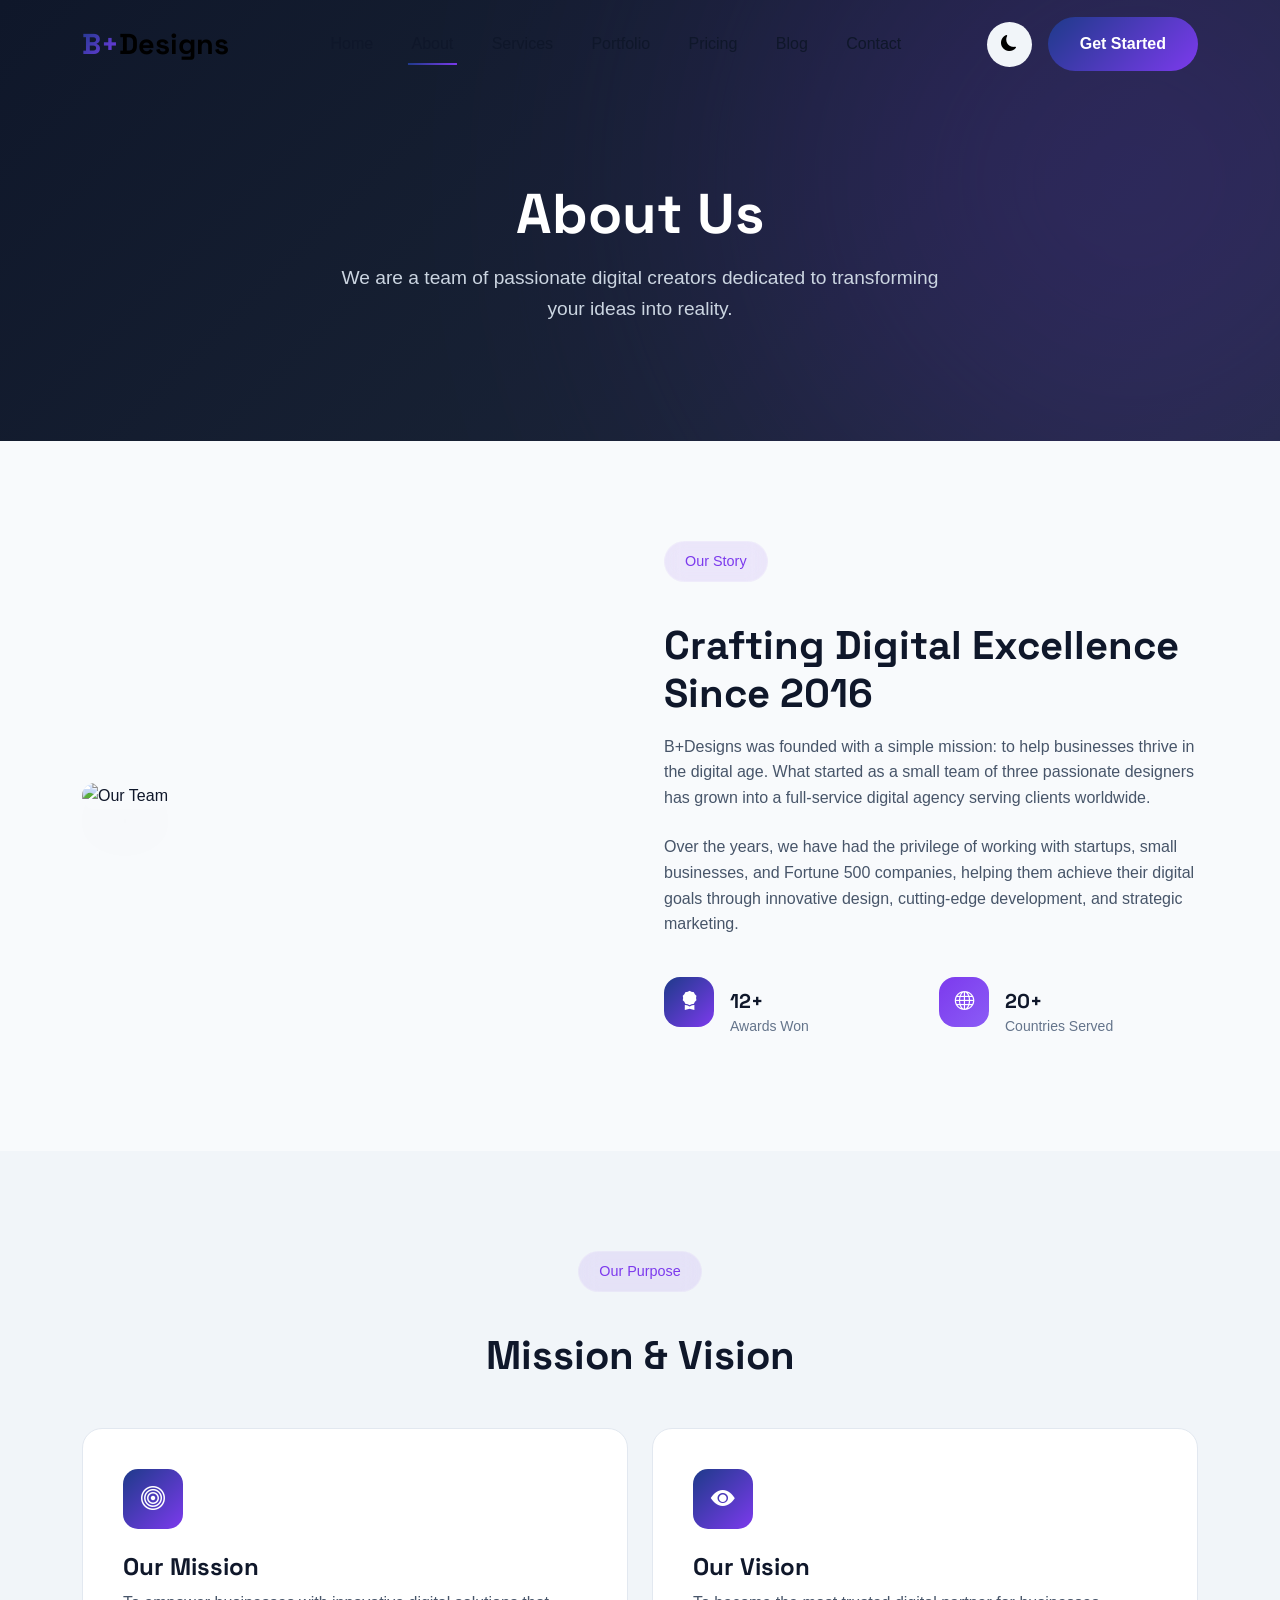
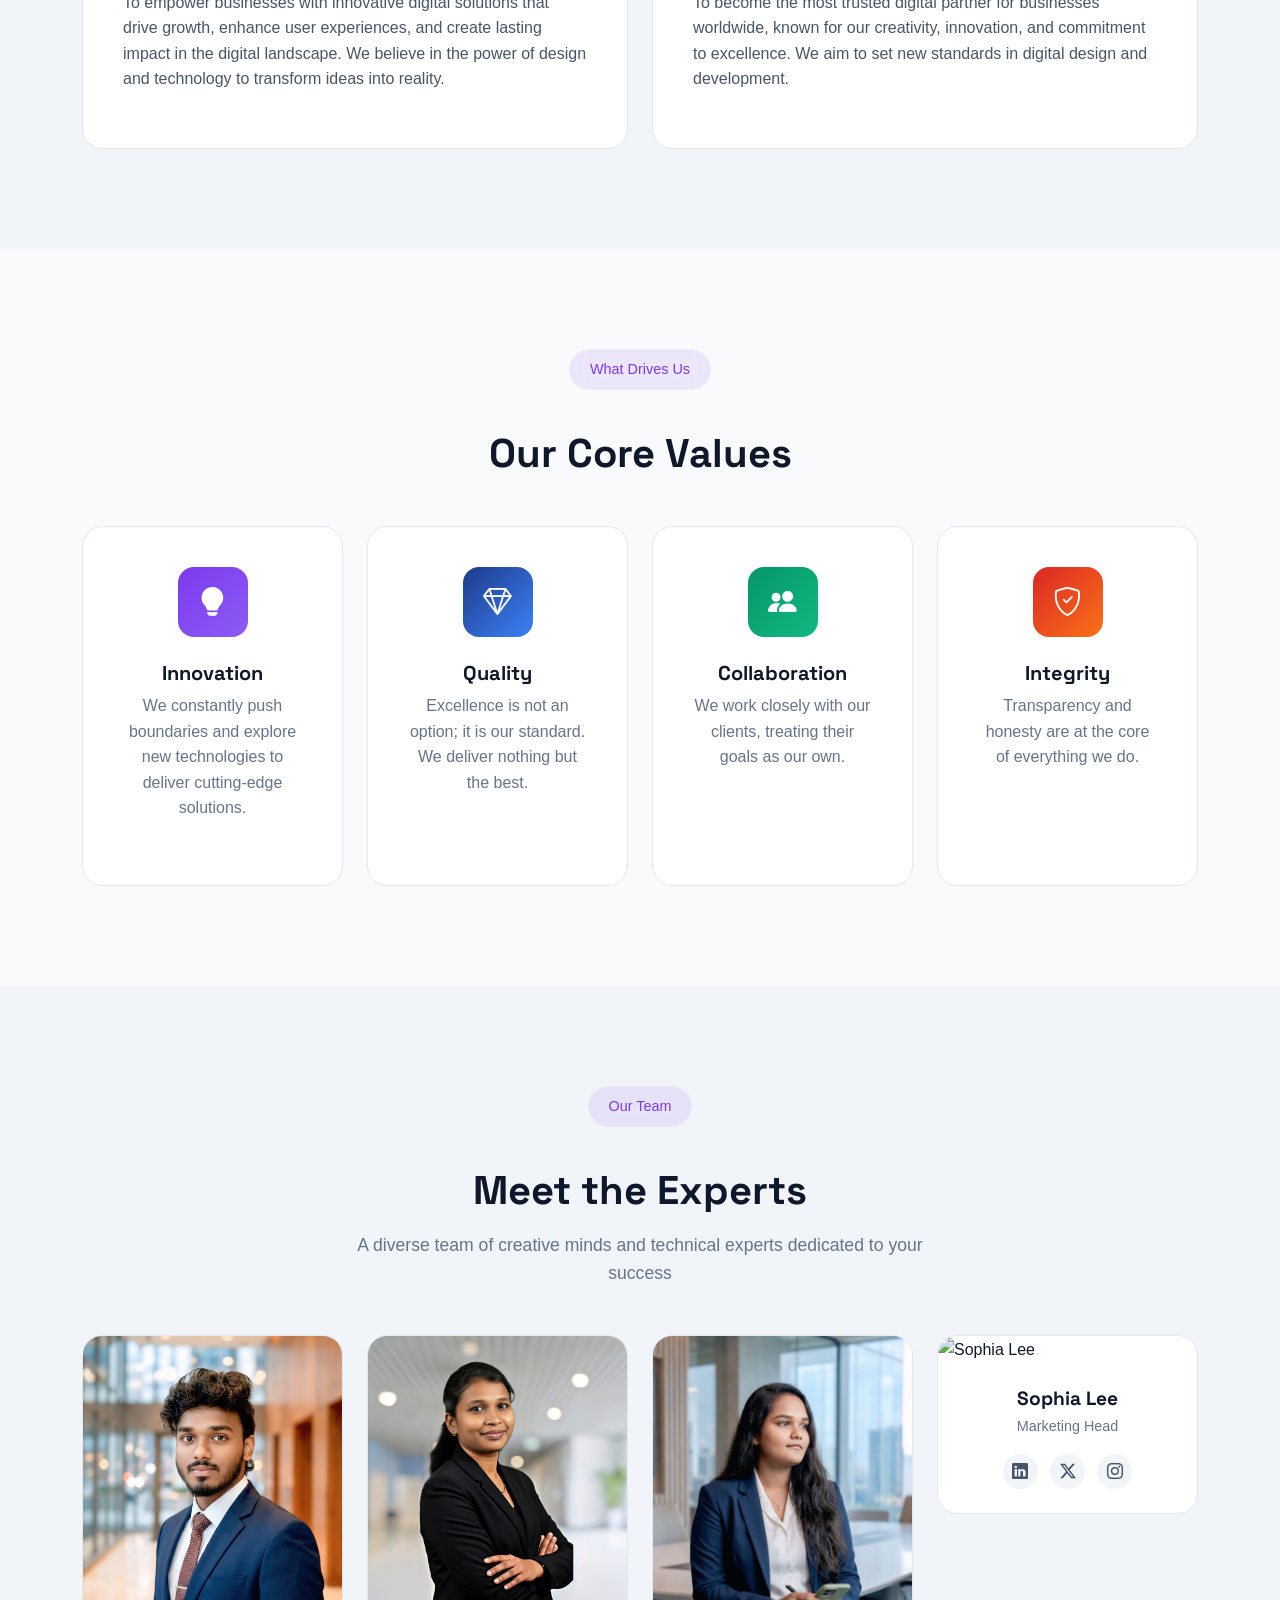
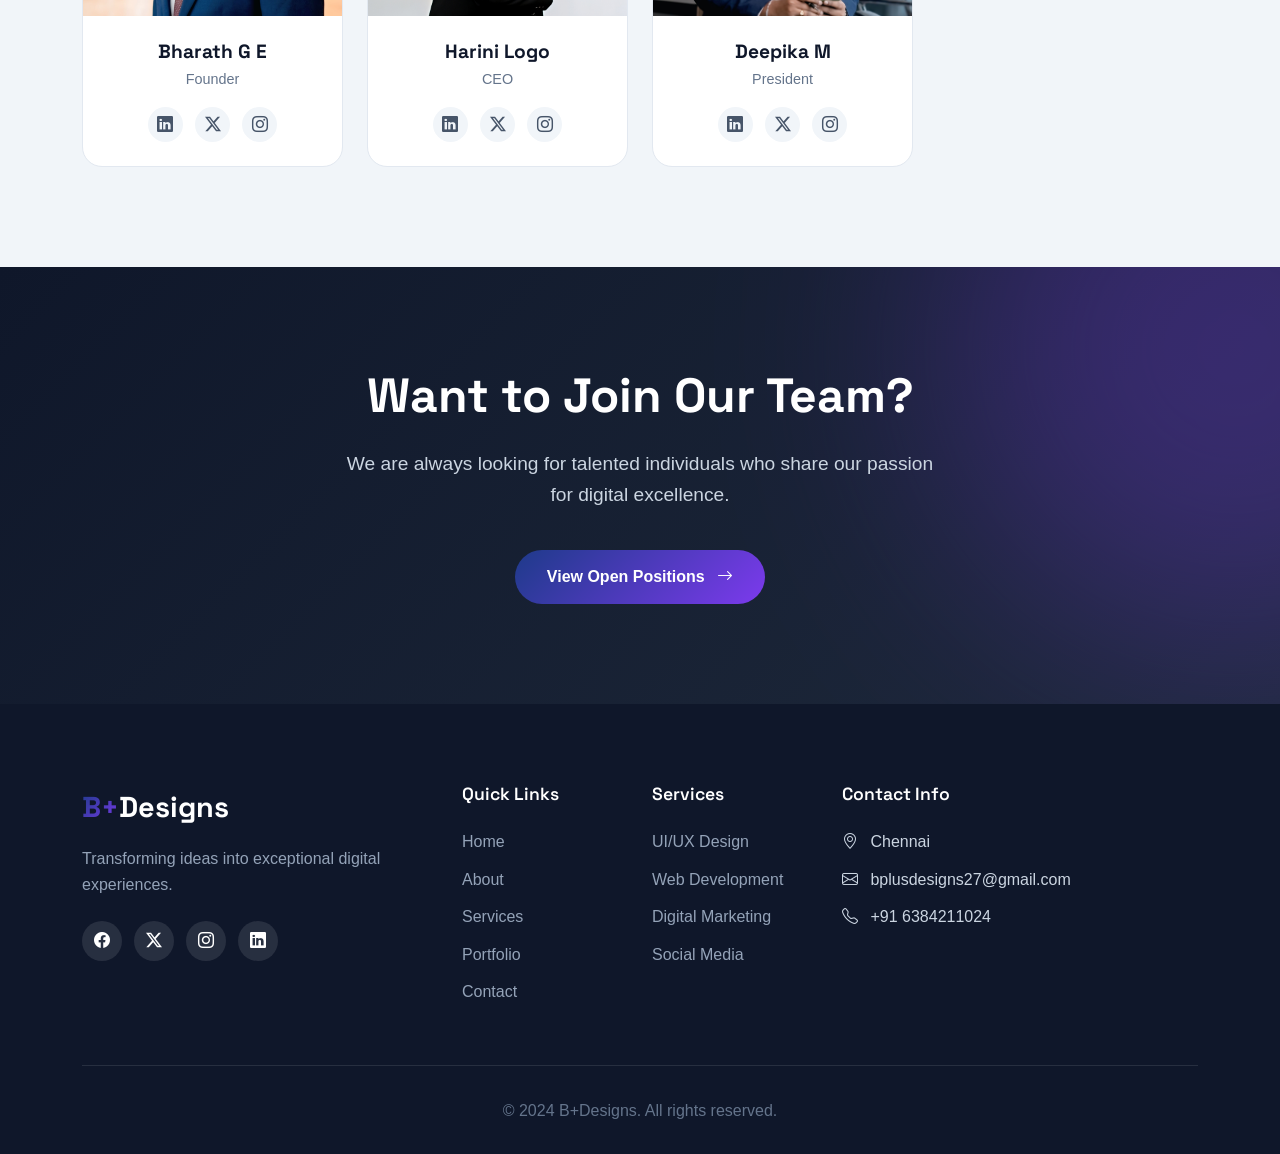
==== commit cf7a4969: "about page changes" ====
--- a/about.html
+++ b/about.html
@@ -245,7 +245,7 @@
         
         <div class="col-lg-3 col-md-6 fade-in delay-3">
           <div class="team-card">
-            <img src="Deepika.png" alt="James Wilson" class="team-image">
+            <img src="Deepika M.jpeg" alt="James Wilson" class="team-image">
             <div class="team-info">
               <h5>Deepika M</h5>
               <p>President</p>
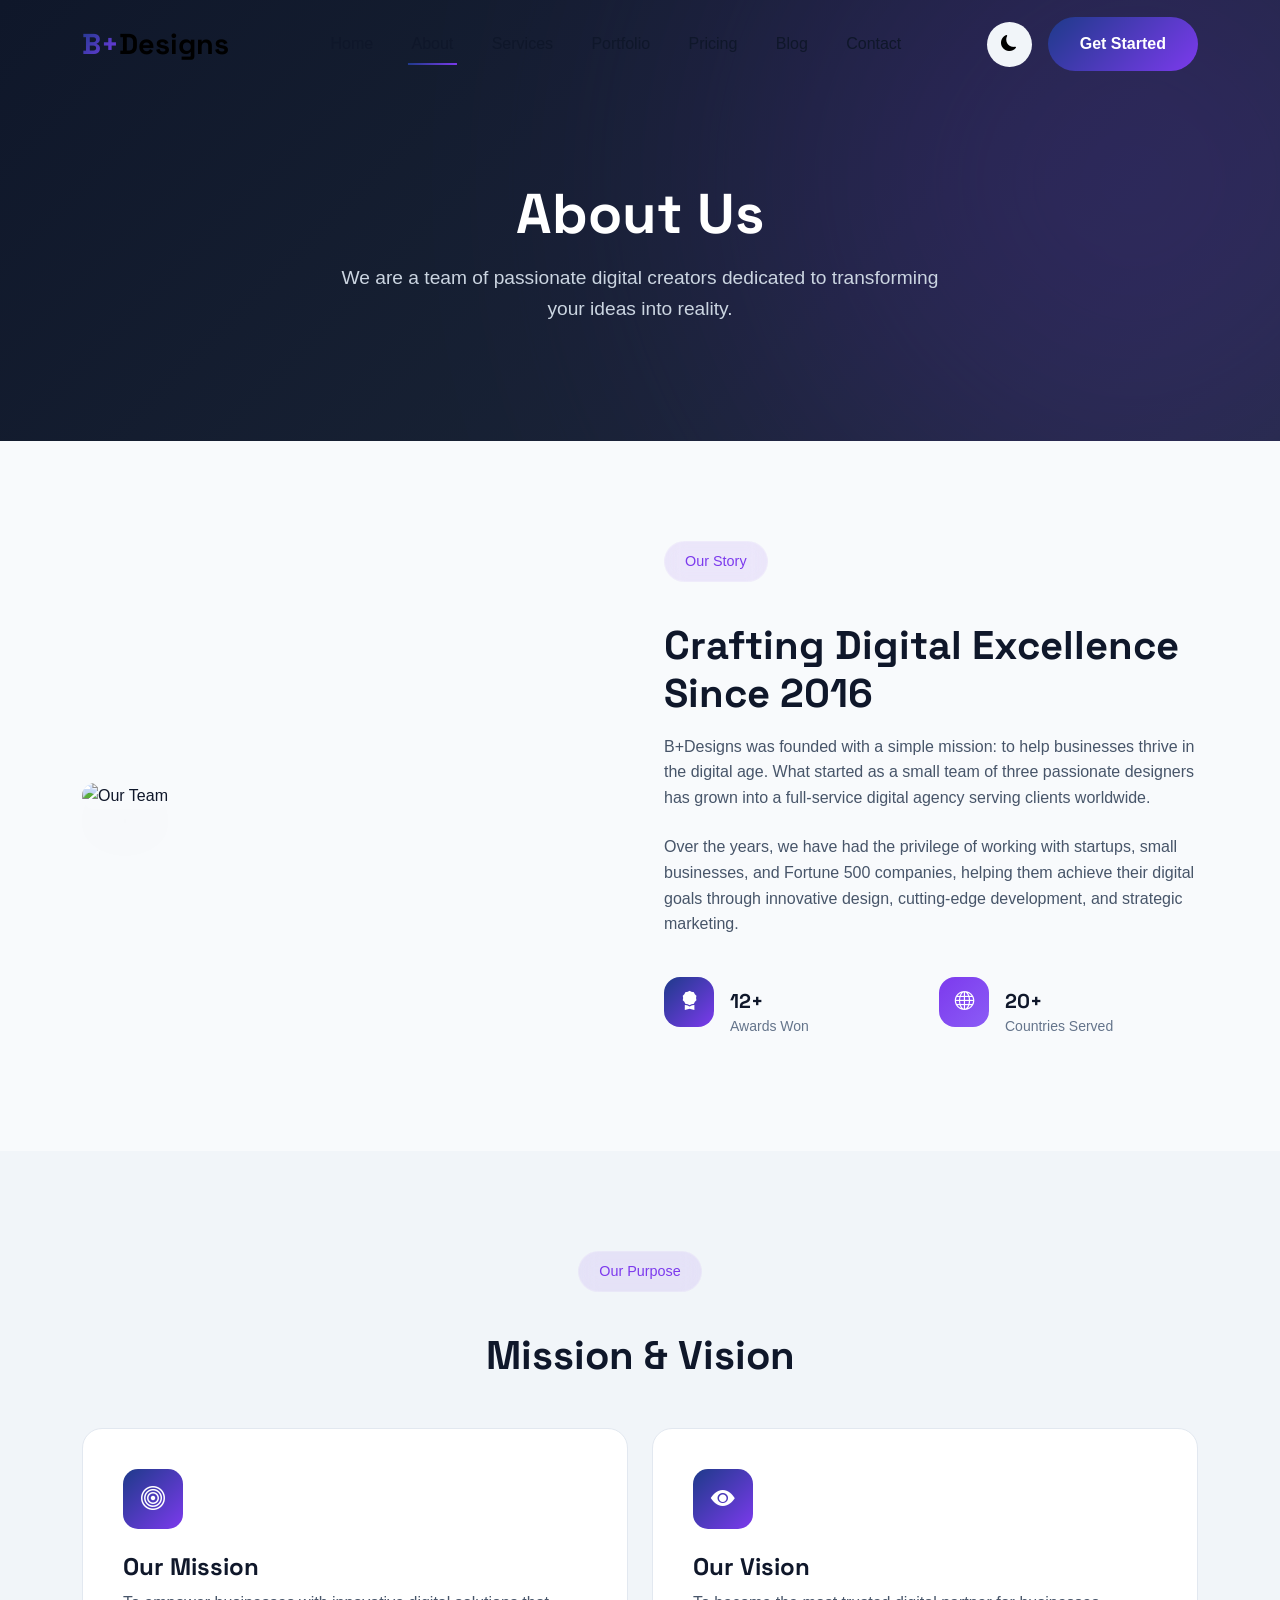
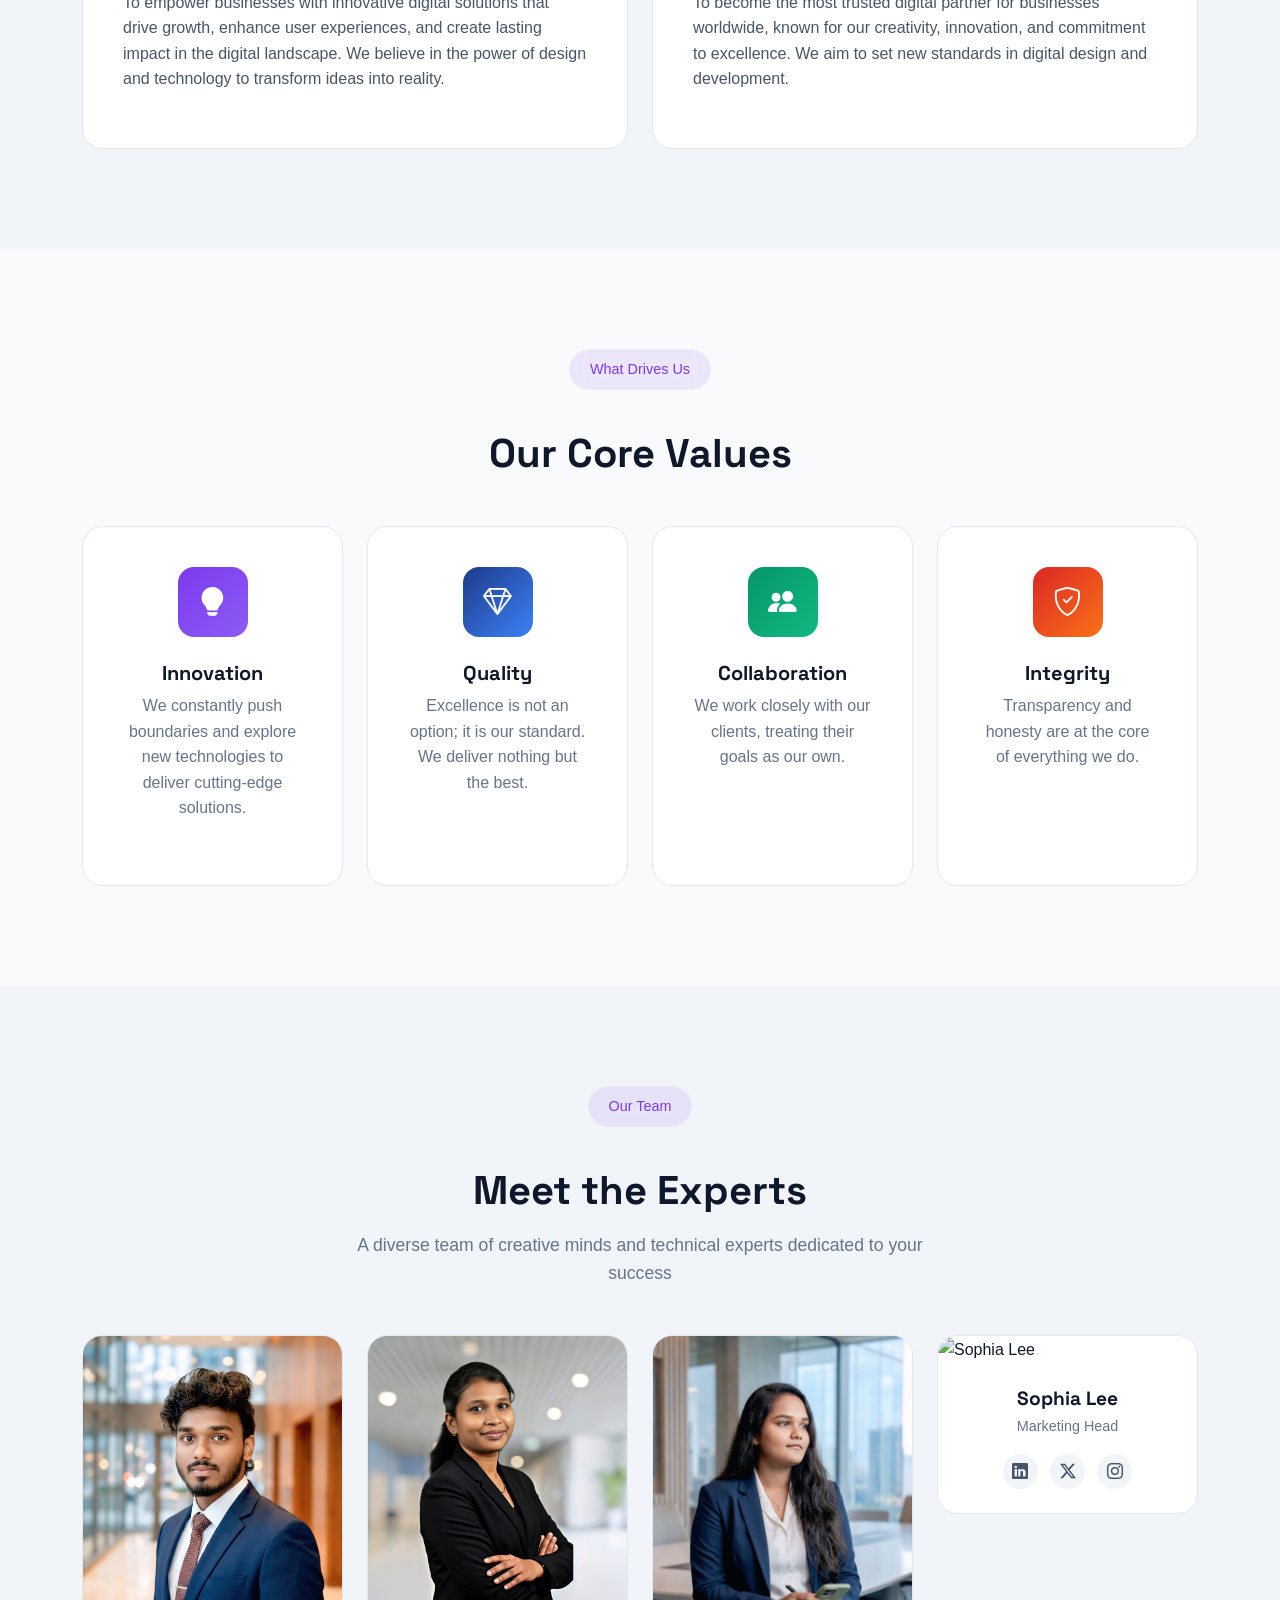
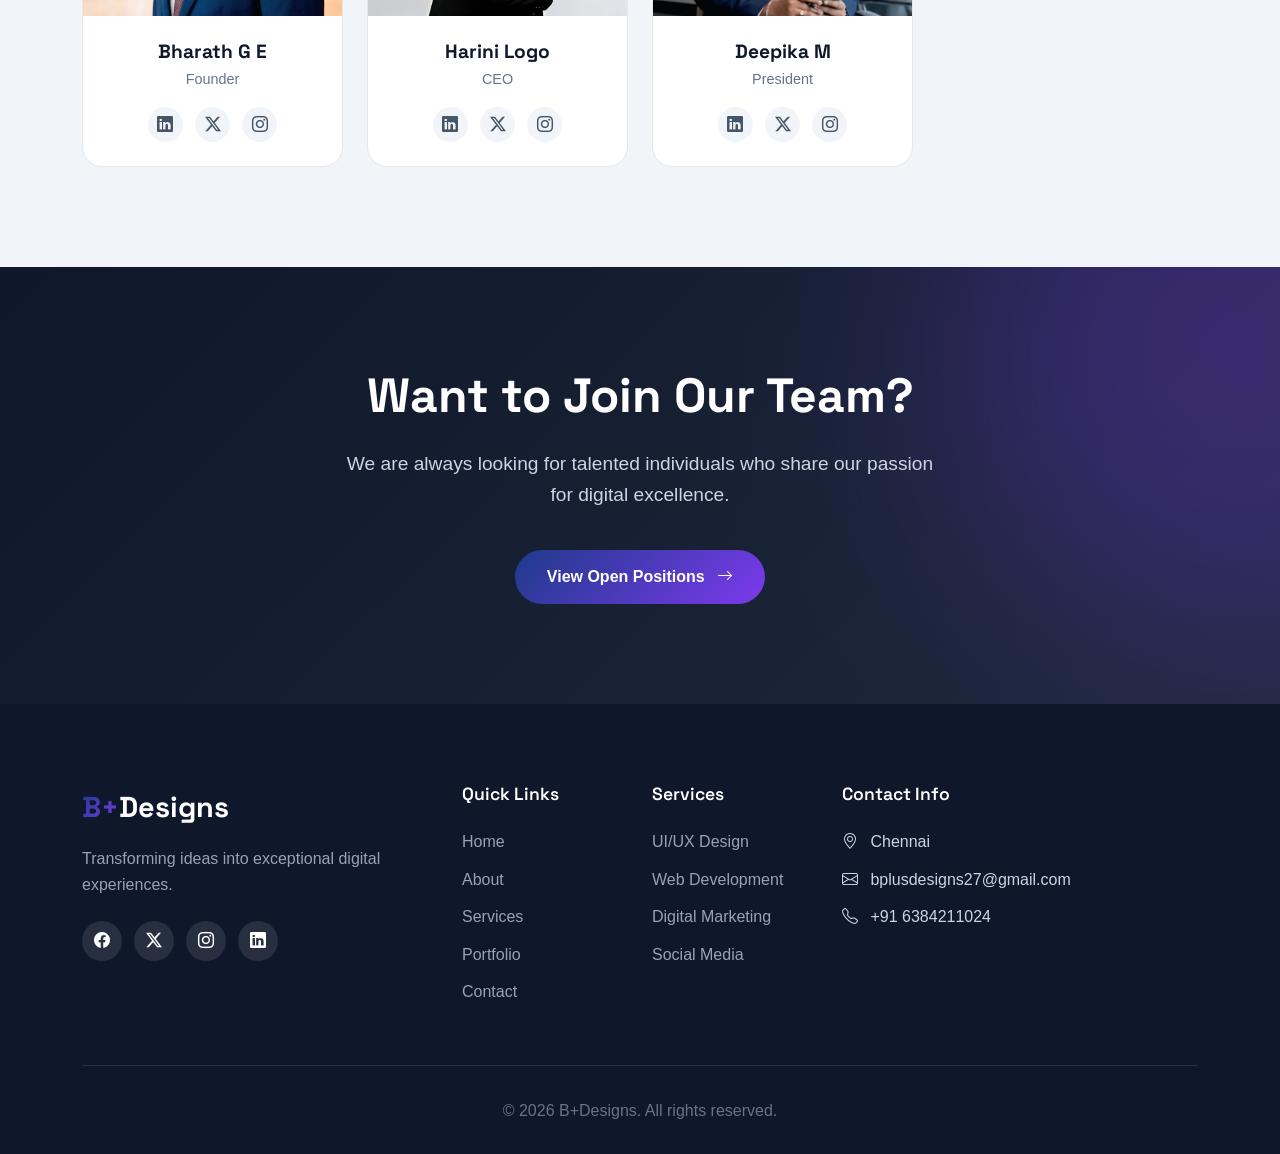
==== commit 04319167: "copy rights year changes" ====
--- a/about.html
+++ b/about.html
@@ -345,7 +345,7 @@
         </div>
       </div>
       <div class="footer-bottom">
-        <p>&copy; 2024 B+Designs. All rights reserved.</p>
+        <p>&copy; 2026 B+Designs. All rights reserved.</p>
       </div>
     </div>
   </footer>
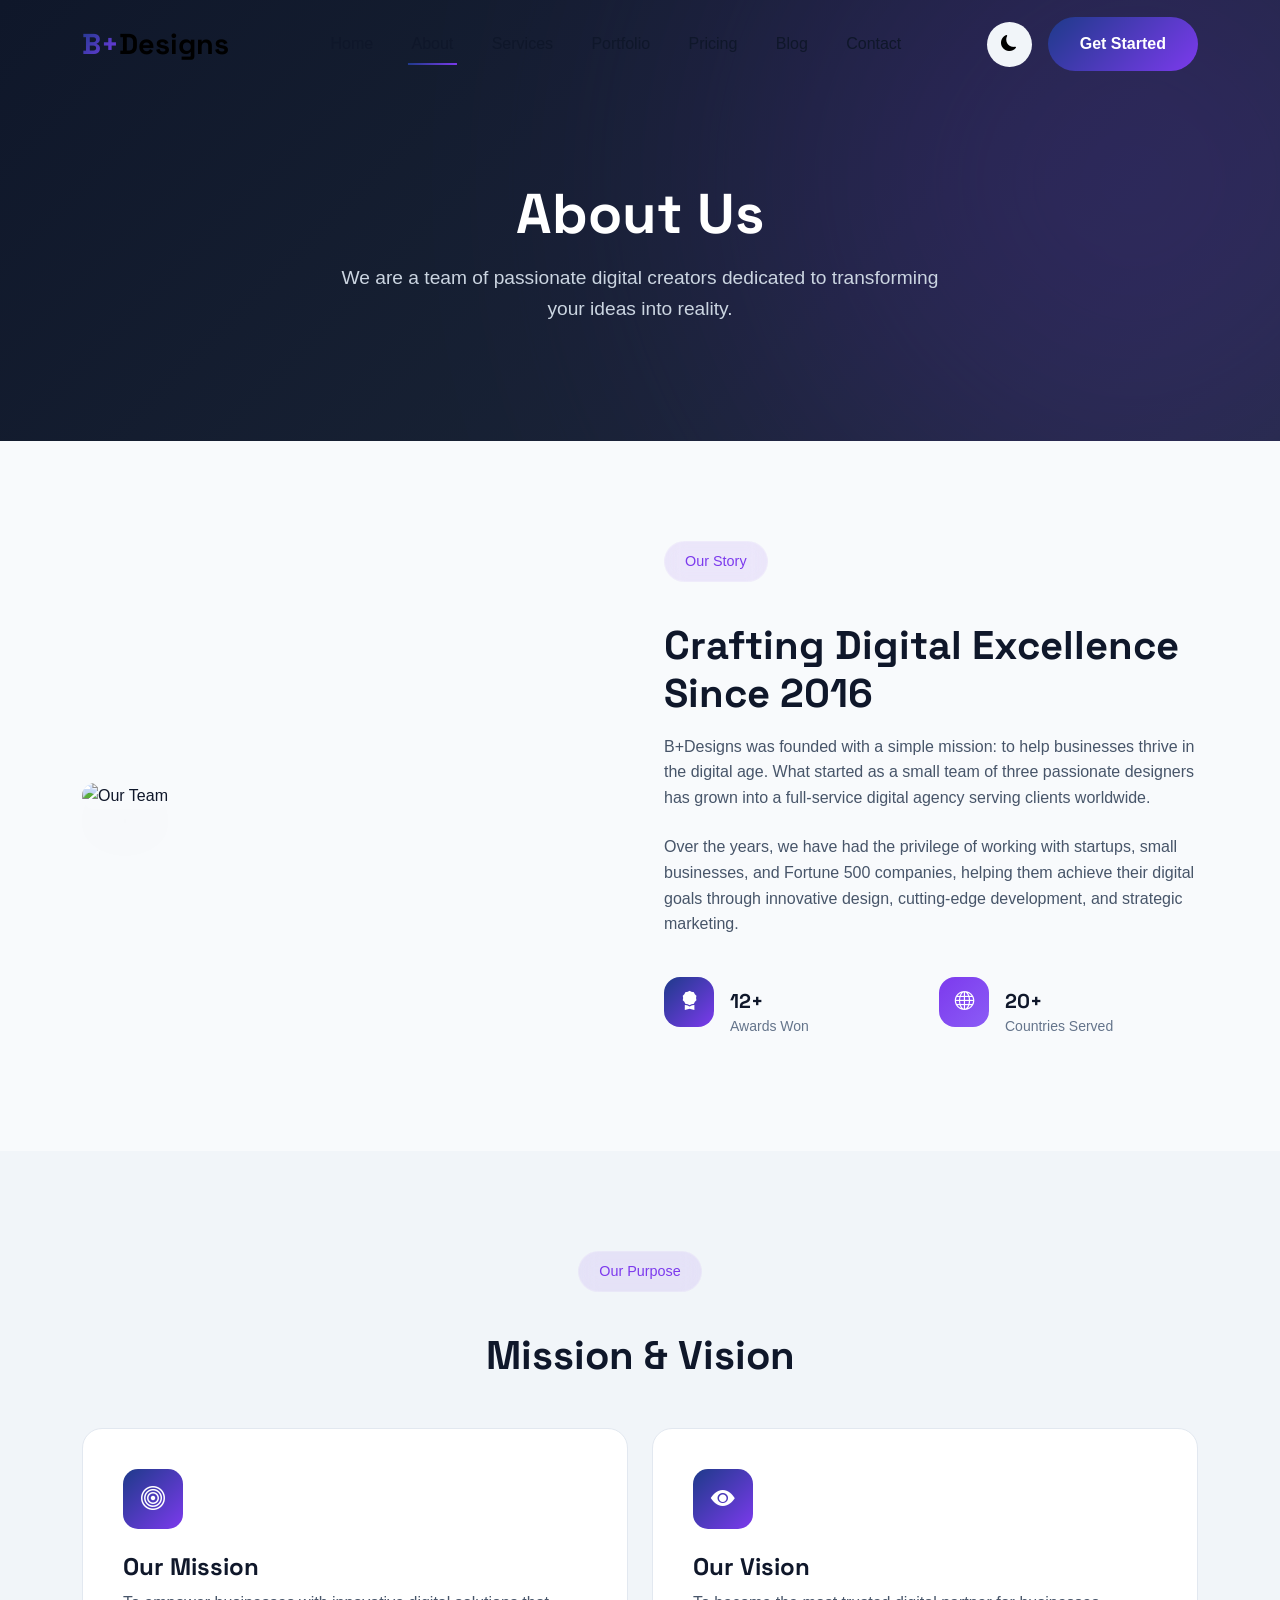
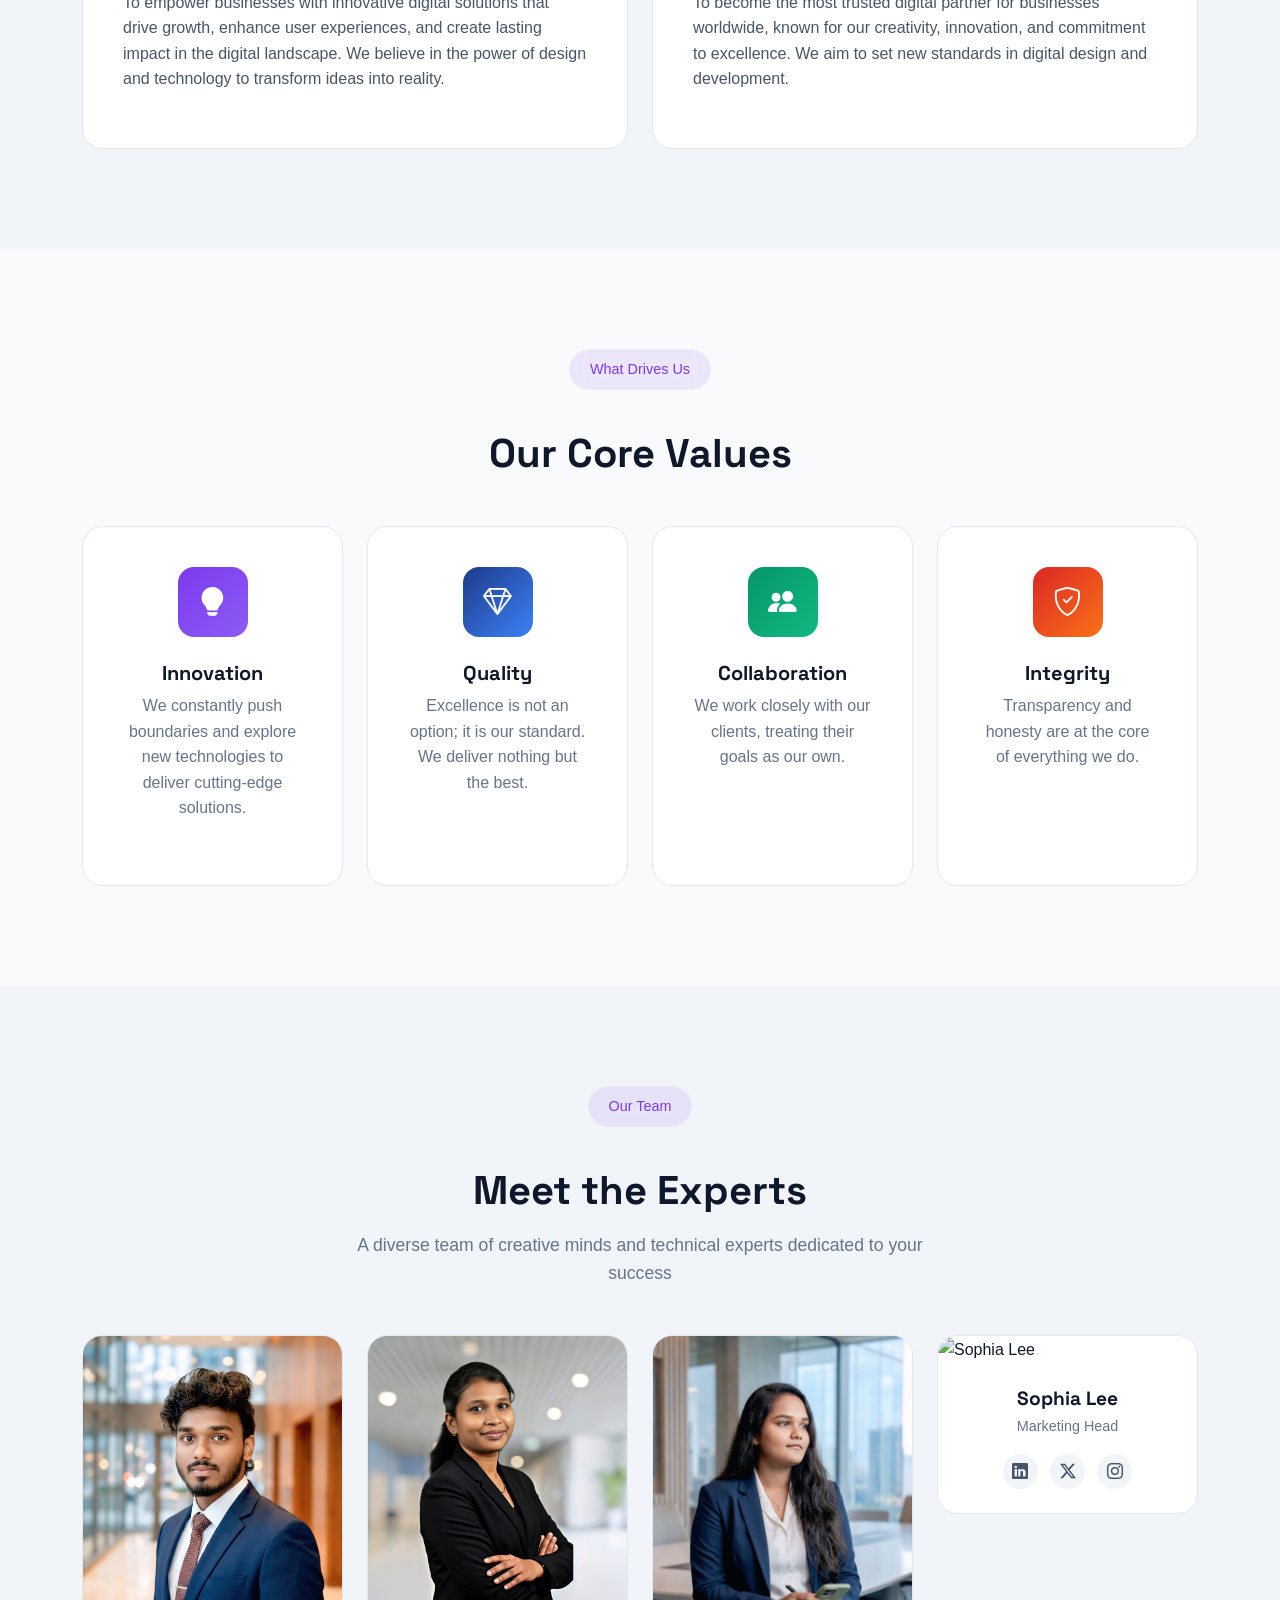
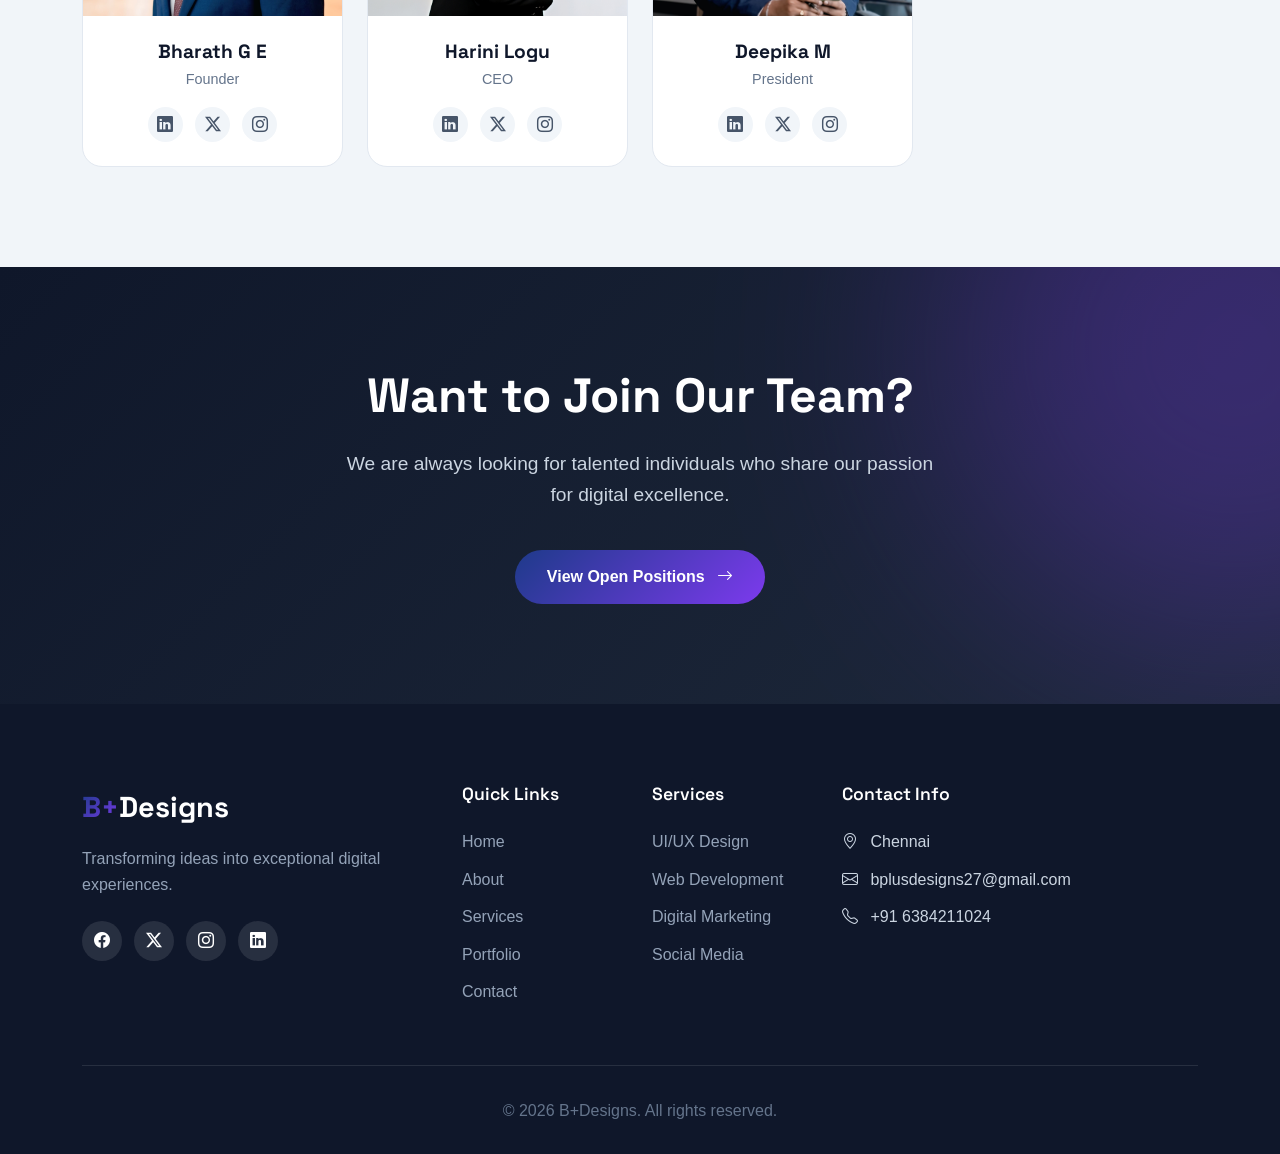
==== commit 59ed10b7: "About Page Changes" ====
--- a/about.html
+++ b/about.html
@@ -232,7 +232,7 @@
           <div class="team-card">
             <img src="Harini L.jpeg" alt="Emily Roberts" class="team-image">
             <div class="team-info">
-              <h5>Harini Logo</h5>
+              <h5>Harini Logu</h5>
               <p>CEO</p>
               <div class="team-social">
                 <a href="https://www.linkedin.com/in/harini-logu-2979a02a1?utm_source=share_via&utm_content=profile&utm_medium=member_android"><i class="bi bi-linkedin"></i></a>
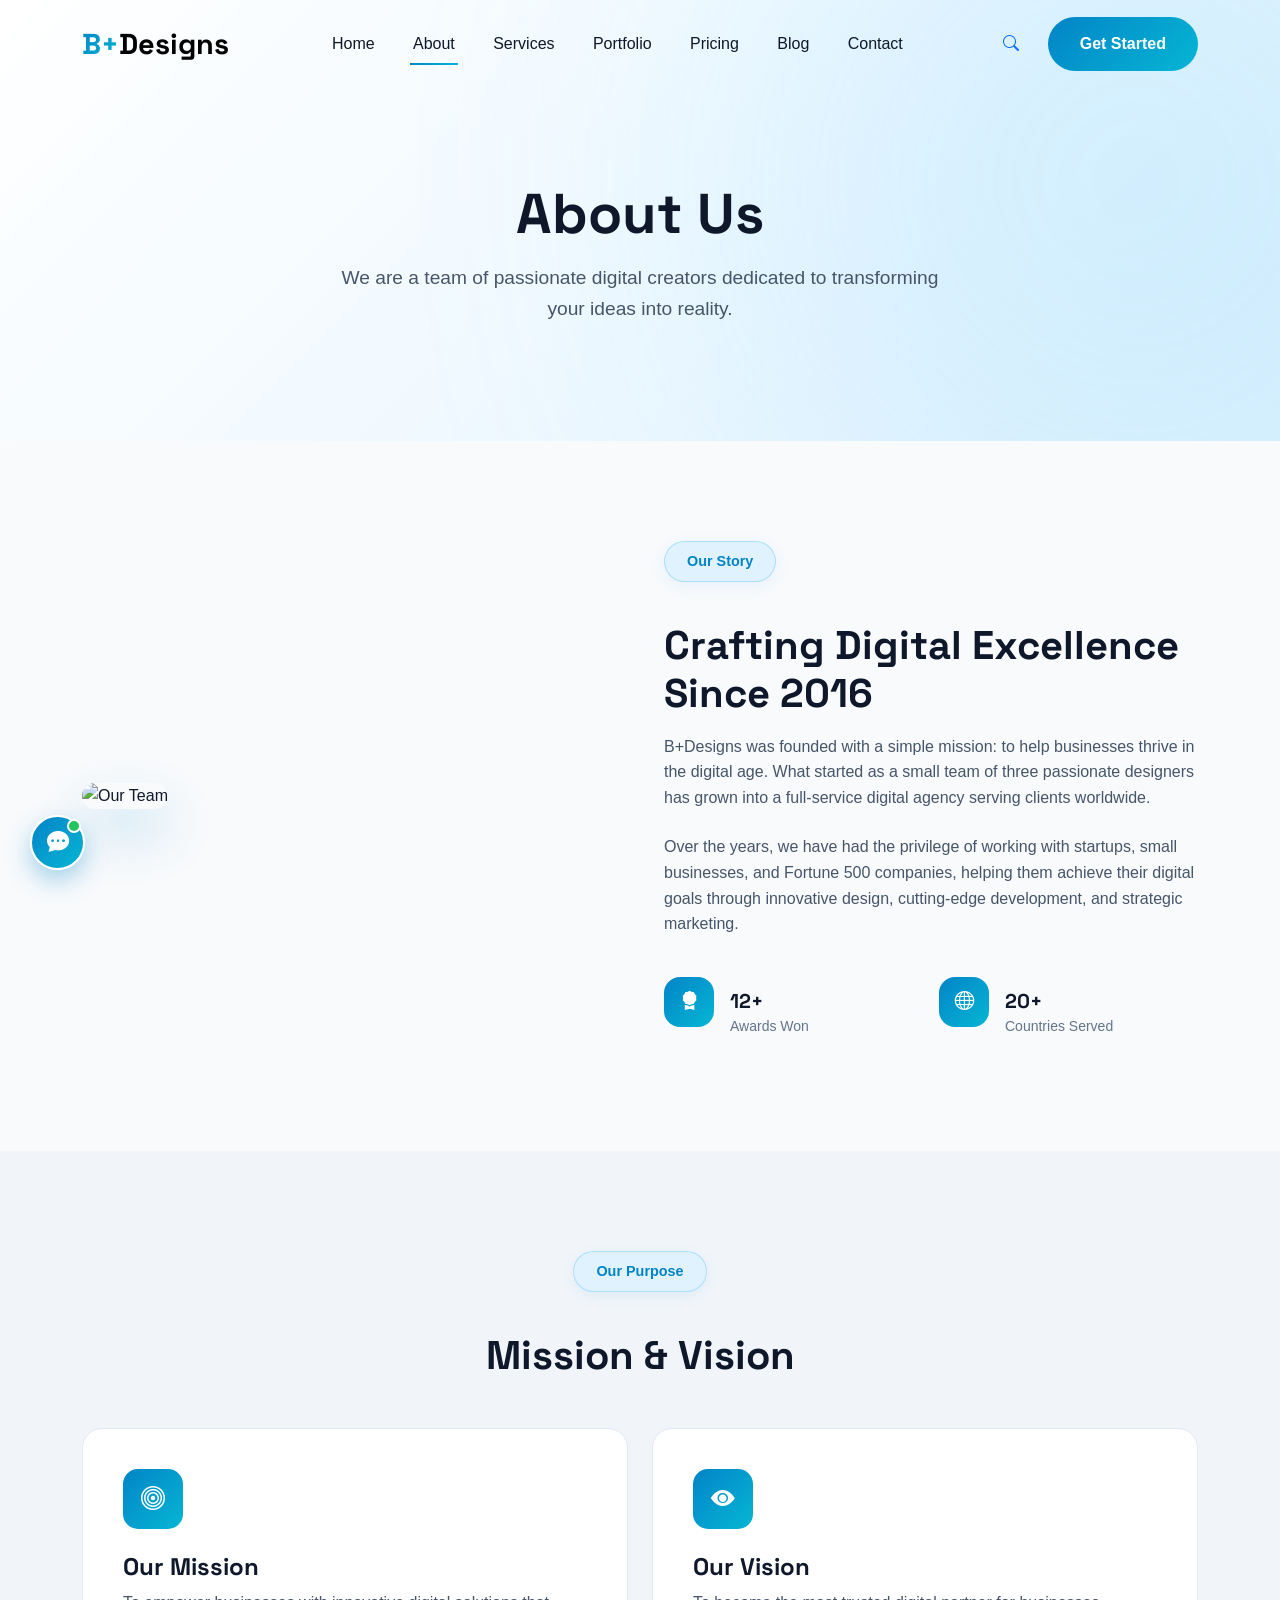
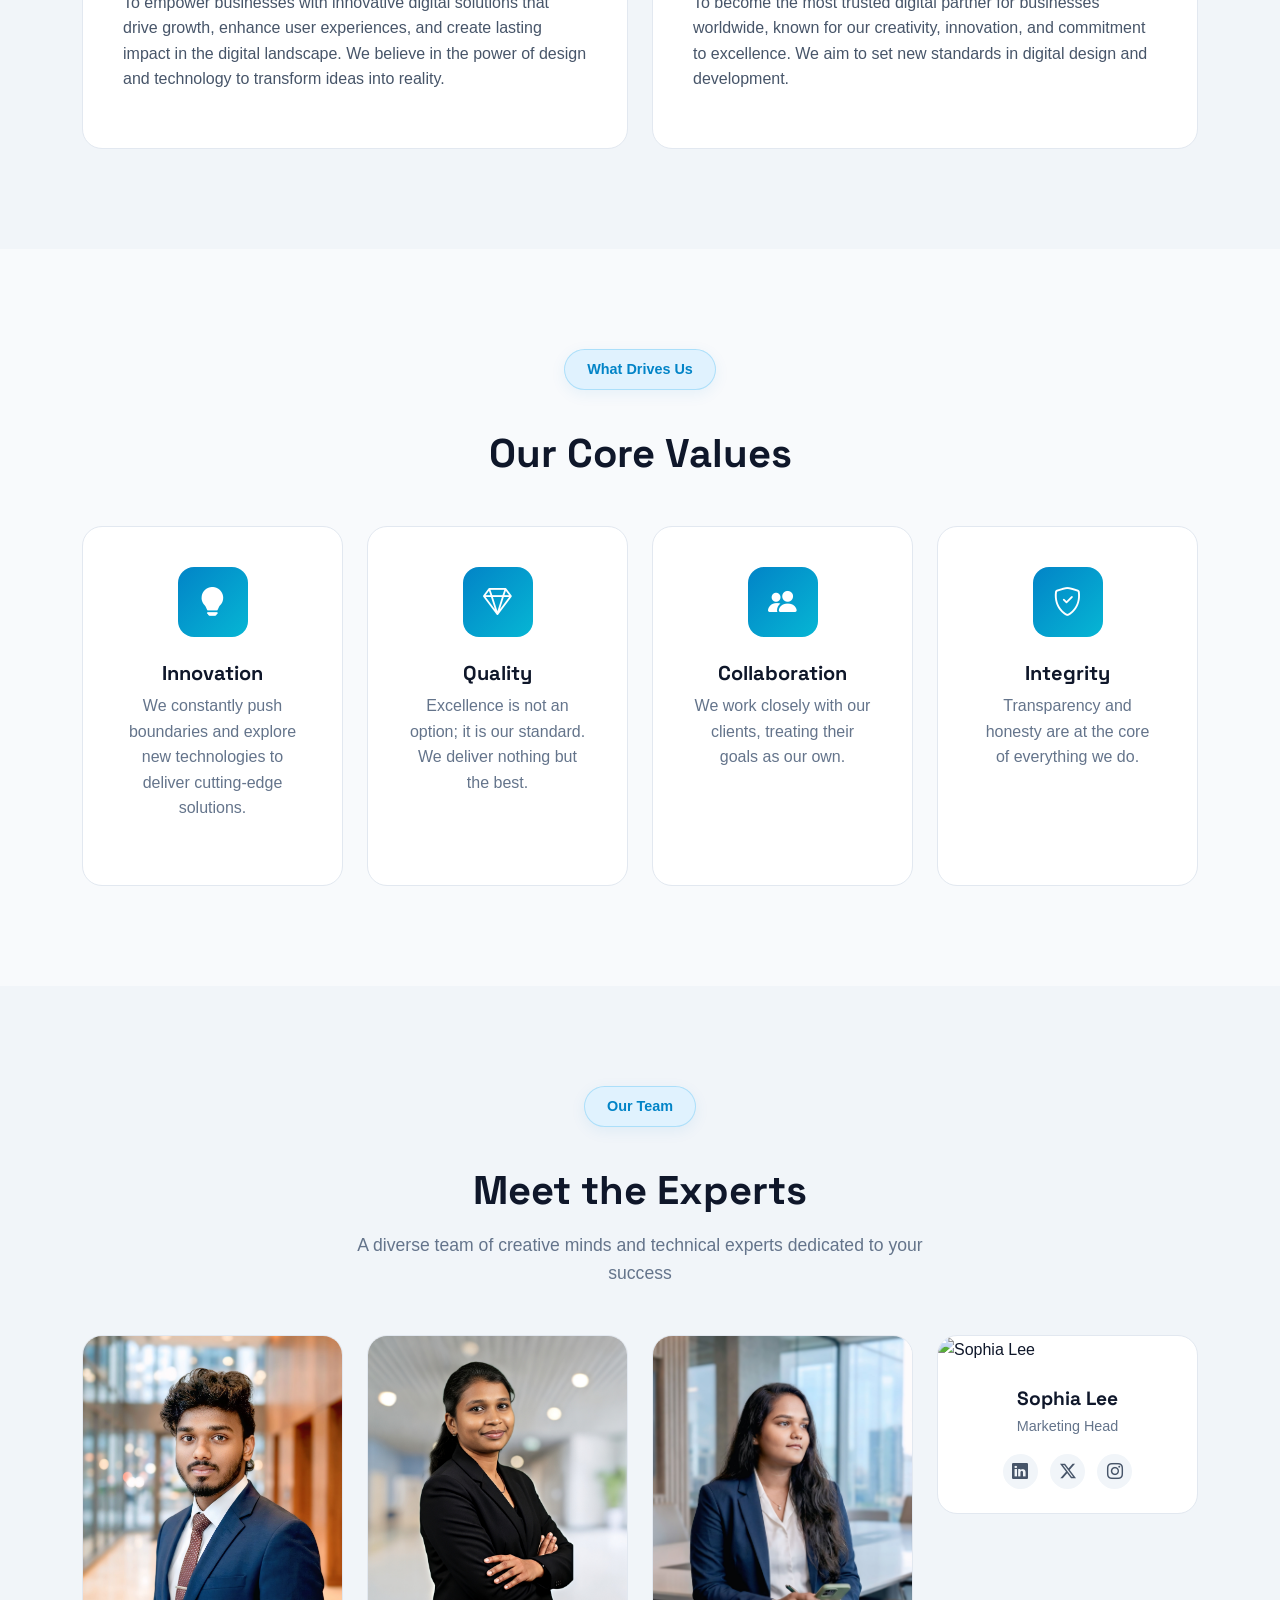
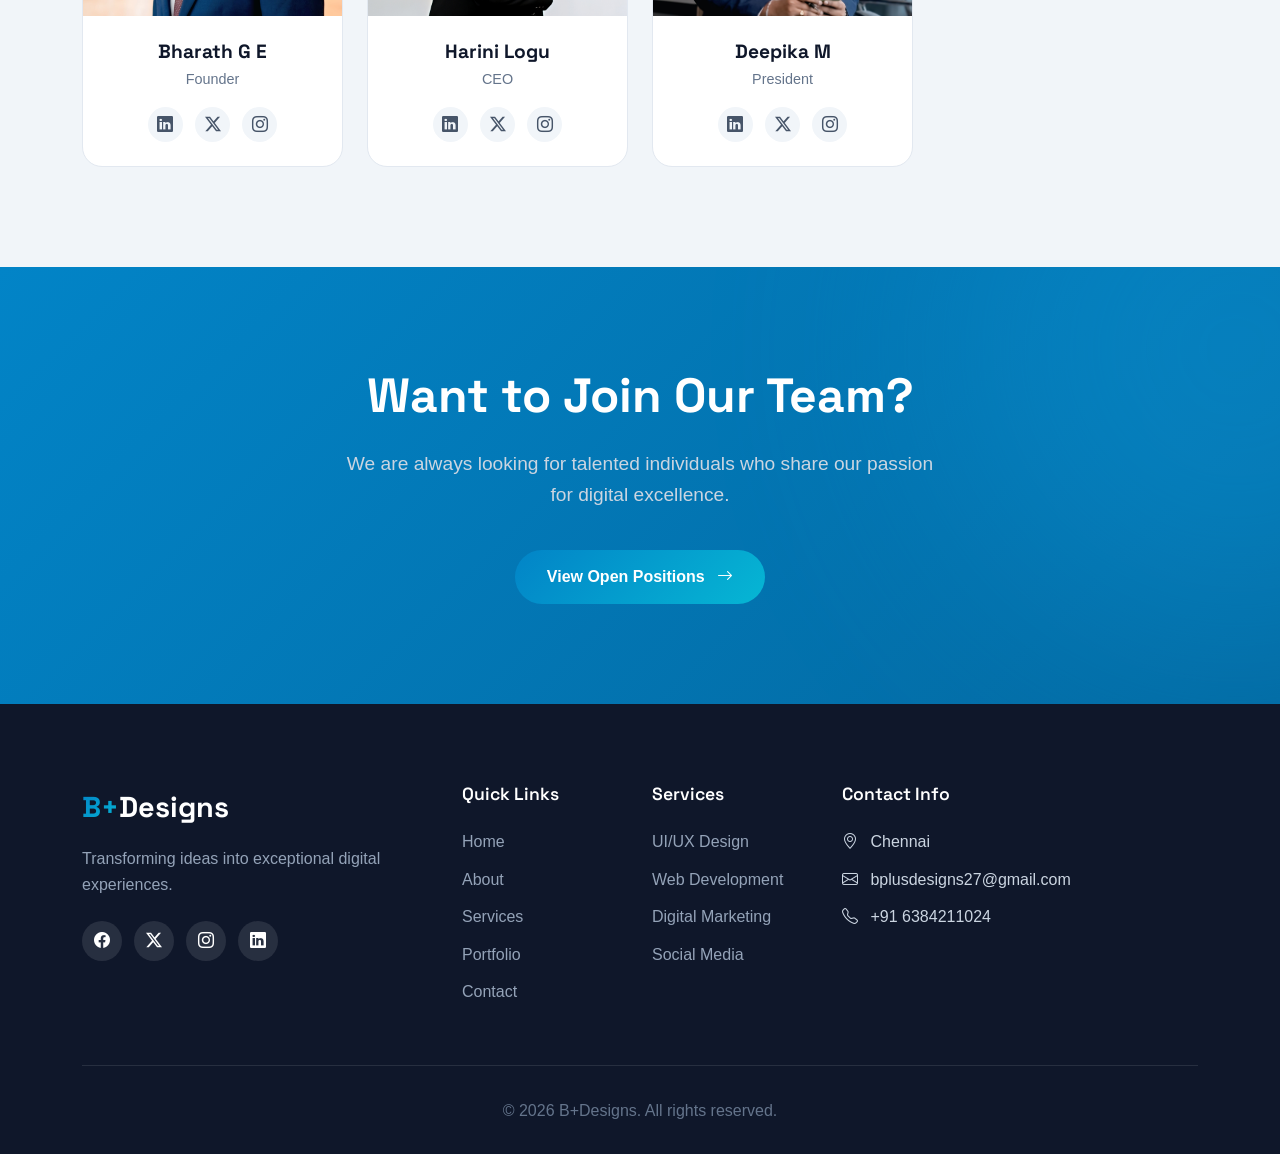
==== commit 43544e41: "version 1.0" ====
--- a/about.html
+++ b/about.html
@@ -43,8 +43,8 @@
         </ul>
         
         <div class="d-flex align-items-center gap-3">
-          <button class="theme-toggle" id="themeToggle" aria-label="Toggle theme">
-            <i class="bi bi-moon-fill"></i>
+          <button class="btn btn-outline-primary border-0 rounded-circle d-flex align-items-center justify-content-center" style="width: 42px; height: 42px;" onclick="openSearchModal()" title="Search (Ctrl+K)">
+            <i class="bi bi-search fs-6"></i>
           </button>
           <a href="contact.html" class="btn-primary-custom d-none d-lg-inline-block">Get Started</a>
         </div>
@@ -353,6 +353,55 @@
   <!-- Scroll to Top -->
   <button class="scroll-top" id="scrollTop"><i class="bi bi-arrow-up"></i></button>
 
+  <!-- Search Modal (Command Palette) -->
+  <div class="modal fade" id="searchModal" tabindex="-1" aria-hidden="true">
+    <div class="modal-dialog modal-dialog-centered modal-lg">
+      <div class="modal-content modal-content-custom border-0 p-3">
+        <div class="modal-body">
+          <div class="search-input-group mb-3">
+            <i class="bi bi-search"></i>
+            <input type="text" id="globalSearchInput" class="search-input-custom" placeholder="Type to search services, pricing, portfolio... (Esc to close)">
+          </div>
+          <div class="d-flex justify-content-between align-items-center mb-2 px-2">
+            <small class="text-muted fw-semibold uppercase">Search Results</small>
+            <small class="text-muted"><kbd class="bg-light text-dark px-2 py-1 rounded">Ctrl + K</kbd></small>
+          </div>
+          <div id="searchResultsContainer" style="max-height: 350px; overflow-y: auto;"></div>
+        </div>
+      </div>
+    </div>
+  </div>
+
+  <!-- Floating Live Chat Widget -->
+  <div class="floating-chat-btn" id="floatingChatBtn" title="Quick Consultation">
+    <i class="bi bi-chat-dots-fill"></i>
+    <span class="chat-badge-dot"></span>
+  </div>
+
+  <div class="chat-box-widget" id="chatBoxWidget">
+    <div class="chat-header">
+      <div class="d-flex align-items-center gap-2">
+        <i class="bi bi-lightning-charge-fill text-warning fs-5"></i>
+        <div>
+          <h6 class="mb-0 fw-bold">B+Designs Assistant</h6>
+          <small class="opacity-75">Online • Replies instantly</small>
+        </div>
+      </div>
+      <button type="button" class="btn-close btn-close-white" id="closeChatBtn"></button>
+    </div>
+    <div class="chat-body" id="chatBody">
+      <div class="chat-msg bot">
+        Hi there! 👋 How can we help you transform your digital project today?
+      </div>
+    </div>
+    <form class="chat-input-area" id="chatForm">
+      <input type="text" id="chatInput" class="form-control form-control-sm border-0 bg-light rounded-pill px-3" placeholder="Type a message..." required>
+      <button type="submit" class="btn btn-primary btn-sm rounded-circle px-2">
+        <i class="bi bi-send-fill"></i>
+      </button>
+    </form>
+  </div>
+
   <!-- Bootstrap JS -->
   <script src="https://cdn.jsdelivr.net/npm/bootstrap@5.3.3/dist/js/bootstrap.bundle.min.js"></script>
   <script src="js/main.js"></script>
--- a/css/styles.css
+++ b/css/styles.css
@@ -1,14 +1,22 @@
 /* ===== B+Designs - Custom Styles ===== */
 
-/* ----- CSS Variables ----- */
+/* ----- CSS Variables (White & Light Blue Theme) ----- */
 :root {
-  --primary: #1e3a8a;
-  --primary-dark: #1e40af;
-  --secondary: #7c3aed;
-  --accent: #8b5cf6;
+  --primary: #0284c7;        /* Sky 600 */
+  --primary-dark: #0369a1;   /* Sky 700 */
+  --primary-light: #38bdf8;  /* Sky 400 */
+  --secondary: #0ea5e9;      /* Sky 500 */
+  --accent: #06b6d4;         /* Cyan 500 */
+  --sky-50: #f0f9ff;
+  --sky-100: #e0f2fe;
+  --sky-200: #bae6fd;
+  --sky-300: #7dd3fc;
+  --sky-500: #0ea5e9;
+  --sky-600: #0284c7;
   --dark: #0f172a;
   --dark-light: #1e293b;
   --light: #f8fafc;
+  --light-blue-bg: #f0f9ff;
   --white: #ffffff;
   --gray-100: #f1f5f9;
   --gray-200: #e2e8f0;
@@ -16,27 +24,33 @@
   --gray-400: #94a3b8;
   --gray-500: #64748b;
   --gray-600: #475569;
-  --gradient-primary: linear-gradient(135deg, #1e3a8a 0%, #7c3aed 100%);
-  --gradient-secondary: linear-gradient(135deg, #7c3aed 0%, #8b5cf6 100%);
-  --gradient-dark: linear-gradient(135deg, #0f172a 0%, #1e293b 100%);
-  --shadow-sm: 0 1px 2px 0 rgba(0, 0, 0, 0.05);
-  --shadow: 0 4px 6px -1px rgba(0, 0, 0, 0.1);
-  --shadow-md: 0 10px 15px -3px rgba(0, 0, 0, 0.1);
-  --shadow-lg: 0 20px 25px -5px rgba(0, 0, 0, 0.1);
-  --shadow-xl: 0 25px 50px -12px rgba(0, 0, 0, 0.25);
-  --transition: all 0.3s ease;
+  --gradient-primary: linear-gradient(135deg, #0284c7 0%, #06b6d4 100%);
+  --gradient-secondary: linear-gradient(135deg, #38bdf8 0%, #0284c7 100%);
+  --gradient-light-blue: linear-gradient(135deg, #ffffff 0%, #e0f2fe 100%);
+  --gradient-hero: linear-gradient(135deg, #ffffff 0%, #f0f9ff 50%, #e0f2fe 100%);
+  --gradient-dark: linear-gradient(135deg, #0284c7 0%, #0369a1 100%);
+  --shadow-sm: 0 2px 5px rgba(2, 132, 199, 0.05);
+  --shadow: 0 4px 15px rgba(2, 132, 199, 0.08);
+  --shadow-md: 0 8px 25px rgba(2, 132, 199, 0.12);
+  --shadow-lg: 0 15px 35px rgba(2, 132, 199, 0.16);
+  --shadow-xl: 0 25px 50px rgba(2, 132, 199, 0.22);
+  --transition: all 0.3s cubic-bezier(0.4, 0, 0.2, 1);
 }
 
 /* Dark Mode Variables */
 [data-theme="dark"] {
   --light: #0f172a;
+  --light-blue-bg: #0c4a6e;
   --white: #1e293b;
   --dark: #f8fafc;
-  --dark-light: #e2e8f0;
+  --dark-light: #1e293b;
   --gray-100: #334155;
   --gray-200: #475569;
-  --gray-500: #94a3b8;
-  --gray-600: #cbd5e1;
+  --gray-300: #64748b;
+  --gray-400: #94a3b8;
+  --gray-500: #cbd5e1;
+  --gray-600: #e2e8f0;
+  --gradient-hero: linear-gradient(135deg, #0f172a 0%, #075985 100%);
 }
 
 /* ----- Base Styles ----- */
@@ -160,7 +174,7 @@
 
 .btn-primary-custom:hover {
   transform: translateY(-3px);
-  box-shadow: 0 10px 30px rgba(124, 58, 237, 0.4);
+  box-shadow: 0 10px 30px rgba(2, 132, 199, 0.4);
   color: var(--white);
 }
 
@@ -249,32 +263,6 @@
   color: var(--primary) !important;
 }
 
-.theme-toggle {
-  background: var(--gray-100);
-  border: none;
-  width: 45px;
-  height: 45px;
-  border-radius: 50%;
-  display: flex;
-  align-items: center;
-  justify-content: center;
-  cursor: pointer;
-  transition: var(--transition);
-}
-
-[data-theme="dark"] .theme-toggle {
-  background: var(--dark-light);
-}
-
-.theme-toggle:hover {
-  background: var(--gray-200);
-  transform: rotate(15deg);
-}
-
-[data-theme="dark"] .theme-toggle:hover {
-  background: var(--gray-600);
-}
-
 /* ----- Hero Section ----- */
 .hero-section {
   min-height: 100vh;
@@ -282,8 +270,18 @@
   align-items: center;
   position: relative;
   overflow: hidden;
-  background: var(--gradient-dark);
+  background: var(--gradient-hero);
   padding-top: 80px;
+}
+
+#heroCanvas {
+  position: absolute;
+  top: 0;
+  left: 0;
+  width: 100%;
+  height: 100%;
+  z-index: 0;
+  pointer-events: none;
 }
 
 .hero-bg-shapes {
@@ -300,13 +298,13 @@
   position: absolute;
   border-radius: 50%;
   filter: blur(80px);
-  opacity: 0.5;
+  opacity: 0.6;
 }
 
 .hero-shape-1 {
   width: 600px;
   height: 600px;
-  background: var(--primary);
+  background: #bae6fd;
   top: -200px;
   right: -200px;
   animation: float 8s ease-in-out infinite;
@@ -315,7 +313,7 @@
 .hero-shape-2 {
   width: 400px;
   height: 400px;
-  background: var(--secondary);
+  background: #e0f2fe;
   bottom: -100px;
   left: -100px;
   animation: float 6s ease-in-out infinite reverse;
@@ -324,11 +322,12 @@
 .hero-shape-3 {
   width: 300px;
   height: 300px;
-  background: var(--accent);
+  background: #38bdf8;
   top: 50%;
   left: 50%;
   transform: translate(-50%, -50%);
   animation: pulse 4s ease-in-out infinite;
+  opacity: 0.3;
 }
 
 @keyframes float {
@@ -337,45 +336,78 @@
 }
 
 @keyframes pulse {
-  0%, 100% { transform: translate(-50%, -50%) scale(1); opacity: 0.5; }
-  50% { transform: translate(-50%, -50%) scale(1.1); opacity: 0.3; }
+  0%, 100% { transform: translate(-50%, -50%) scale(1); opacity: 0.3; }
+  50% { transform: translate(-50%, -50%) scale(1.1); opacity: 0.15; }
 }
 
 .hero-content {
   position: relative;
   z-index: 1;
-  color: var(--white);
+  color: var(--dark);
+}
+
+[data-theme="dark"] .hero-content {
+  color: #f8fafc;
 }
 
 .hero-badge {
-  display: inline-block;
-  background: rgba(255, 255, 255, 0.1);
+  display: inline-flex;
+  align-items: center;
+  background: rgba(2, 132, 199, 0.1);
+  color: var(--primary-dark);
+  font-weight: 600;
   backdrop-filter: blur(10px);
-  padding: 8px 20px;
+  padding: 8px 22px;
   border-radius: 50px;
   font-size: 0.9rem;
   margin-bottom: 1.5rem;
-  border: 1px solid rgba(255, 255, 255, 0.2);
+  border: 1px solid rgba(14, 165, 233, 0.25);
+  box-shadow: 0 4px 15px rgba(2, 132, 199, 0.08);
+}
+
+/* Keep page-level inline accents within the shared blue and white palette. */
+.hero-badge,
+.blog-category {
+  background: var(--sky-100) !important;
+  color: var(--primary) !important;
+}
+
+.service-icon {
+  background: var(--gradient-primary) !important;
+}
+
+[data-theme="dark"] .hero-badge {
+  background: rgba(56, 189, 248, 0.15);
+  color: var(--sky-300);
 }
 
 .hero-title {
   font-size: 4rem;
-  font-weight: 700;
+  font-weight: 800;
   margin-bottom: 1.5rem;
   line-height: 1.1;
+  color: var(--dark);
+}
+
+[data-theme="dark"] .hero-title {
+  color: #ffffff;
 }
 
 .hero-title span {
-  background: linear-gradient(135deg, #8b5cf6 0%, #a78bfa 100%);
+  background: linear-gradient(135deg, #0284c7 0%, #06b6d4 100%);
   -webkit-background-clip: text;
   -webkit-text-fill-color: transparent;
 }
 
 .hero-description {
   font-size: 1.25rem;
+  color: var(--gray-600);
+  margin-bottom: 2.5rem;
+  max-width: 520px;
+}
+
+[data-theme="dark"] .hero-description {
   color: var(--gray-300);
-  margin-bottom: 2.5rem;
-  max-width: 500px;
 }
 
 .hero-buttons {
@@ -670,7 +702,7 @@
 }
 
 .testimonial-stars {
-  color: #fbbf24;
+  color: var(--primary);
   font-size: 0.9rem;
 }
 
@@ -718,7 +750,7 @@
 
 /* ----- About Page ----- */
 .page-header {
-  background: var(--gradient-dark);
+  background: var(--gradient-hero);
   padding: 180px 0 100px;
   position: relative;
   overflow: hidden;
@@ -731,7 +763,7 @@
   right: -20%;
   width: 800px;
   height: 800px;
-  background: var(--secondary);
+  background: var(--sky-300);
   border-radius: 50%;
   filter: blur(150px);
   opacity: 0.2;
@@ -740,7 +772,7 @@
 .page-header-content {
   position: relative;
   z-index: 1;
-  color: var(--white);
+  color: var(--dark);
 }
 
 .page-title {
@@ -750,7 +782,7 @@
 
 .page-subtitle {
   font-size: 1.2rem;
-  color: var(--gray-300);
+  color: var(--gray-600);
   max-width: 600px;
 }
 
@@ -942,7 +974,7 @@
 
 .portfolio-tag {
   padding: 4px 12px;
-  background: rgba(124, 58, 237, 0.3);
+  background: var(--primary);
   color: var(--white);
   border-radius: 20px;
   font-size: 0.75rem;
@@ -1112,7 +1144,7 @@
 .blog-category {
   display: inline-block;
   padding: 4px 12px;
-  background: rgba(124, 58, 237, 0.1);
+  background: var(--sky-100);
   color: var(--secondary);
   border-radius: 20px;
   font-size: 0.8rem;
@@ -1380,6 +1412,10 @@
     border-radius: 10px;
     margin-top: 1rem;
     box-shadow: var(--shadow-lg);
+  }
+
+  .navbar-nav .nav-link::after {
+    display: none;
   }
   
   [data-theme="dark"] .navbar-collapse {
@@ -1488,3 +1524,544 @@
 .delay-3 { transition-delay: 0.3s; }
 .delay-4 { transition-delay: 0.4s; }
 .delay-5 { transition-delay: 0.5s; }
+
+/* ===== Custom Interactive & Admin Dashboard Styles (White & Light Blue) ===== */
+
+/* ----- Interactive Project Estimator ----- */
+.estimator-card {
+  background: var(--white);
+  border: 1px solid rgba(14, 165, 233, 0.2);
+  border-radius: 24px;
+  box-shadow: 0 20px 40px rgba(2, 132, 199, 0.08);
+  padding: 2.5rem;
+  transition: var(--transition);
+}
+
+[data-theme="dark"] .estimator-card {
+  background: var(--dark-light);
+  border-color: rgba(56, 189, 248, 0.2);
+}
+
+.estimator-badge {
+  background: #e0f2fe;
+  color: var(--primary-dark);
+  font-weight: 600;
+  padding: 6px 16px;
+  border-radius: 50px;
+  font-size: 0.85rem;
+  display: inline-block;
+  margin-bottom: 1rem;
+}
+
+[data-theme="dark"] .estimator-badge {
+  background: rgba(56, 189, 248, 0.2);
+  color: var(--sky-300);
+}
+
+.form-range::-webkit-slider-thumb {
+  background: var(--primary);
+  box-shadow: 0 0 10px rgba(2, 132, 199, 0.4);
+}
+
+.estimated-price-box {
+  background: linear-gradient(135deg, #f0f9ff 0%, #e0f2fe 100%);
+  border: 1px dashed var(--primary-light);
+  border-radius: 18px;
+  padding: 2rem;
+  text-align: center;
+}
+
+[data-theme="dark"] .estimated-price-box {
+  background: rgba(14, 165, 233, 0.1);
+  border-color: rgba(56, 189, 248, 0.3);
+}
+
+.estimated-price-val {
+  font-size: 3rem;
+  font-weight: 800;
+  color: var(--primary-dark);
+  font-family: 'Space Grotesk', sans-serif;
+}
+
+[data-theme="dark"] .estimated-price-val {
+  color: var(--sky-300);
+}
+
+/* ----- Command Palette Search Modal ----- */
+.modal-content-custom {
+  background: rgba(255, 255, 255, 0.95);
+  backdrop-filter: blur(20px);
+  border: 1px solid rgba(56, 189, 248, 0.3);
+  border-radius: 24px;
+  box-shadow: 0 25px 60px rgba(2, 132, 199, 0.2);
+}
+
+[data-theme="dark"] .modal-content-custom {
+  background: rgba(15, 23, 42, 0.95);
+  border-color: rgba(56, 189, 248, 0.2);
+}
+
+.search-input-group {
+  position: relative;
+}
+
+.search-input-group i {
+  position: absolute;
+  left: 20px;
+  top: 50%;
+  transform: translateY(-50%);
+  color: var(--primary);
+  font-size: 1.2rem;
+}
+
+.search-input-custom {
+  width: 100%;
+  padding: 16px 20px 16px 50px;
+  border-radius: 50px;
+  border: 2px solid #e0f2fe;
+  outline: none;
+  font-size: 1rem;
+  transition: var(--transition);
+  background: var(--white);
+}
+
+[data-theme="dark"] .search-input-custom {
+  background: var(--dark-light);
+  border-color: var(--gray-100);
+  color: var(--white);
+}
+
+.search-input-custom:focus {
+  border-color: var(--primary);
+  box-shadow: 0 0 15px rgba(2, 132, 199, 0.2);
+}
+
+.search-result-item {
+  display: flex;
+  align-items: center;
+  gap: 15px;
+  padding: 14px 20px;
+  border-radius: 14px;
+  margin-bottom: 8px;
+  transition: var(--transition);
+  color: var(--dark);
+  text-decoration: none;
+}
+
+[data-theme="dark"] .search-result-item {
+  color: var(--white);
+}
+
+.search-result-item:hover {
+  background: #f0f9ff;
+  transform: translateX(5px);
+  color: var(--primary-dark);
+}
+
+[data-theme="dark"] .search-result-item:hover {
+  background: rgba(56, 189, 248, 0.15);
+  color: var(--sky-300);
+}
+
+.search-result-icon {
+  width: 40px;
+  height: 40px;
+  background: #e0f2fe;
+  color: var(--primary);
+  border-radius: 10px;
+  display: flex;
+  align-items: center;
+  justify-content: center;
+  font-size: 1.1rem;
+}
+
+/* ----- Floating Live Chat & Quick Consultation ----- */
+.floating-chat-btn {
+  position: fixed;
+  bottom: 30px;
+  left: 30px;
+  width: 55px;
+  height: 55px;
+  background: var(--gradient-primary);
+  color: var(--white);
+  border-radius: 50%;
+  display: flex;
+  align-items: center;
+  justify-content: center;
+  font-size: 1.4rem;
+  box-shadow: 0 10px 25px rgba(2, 132, 199, 0.35);
+  cursor: pointer;
+  z-index: 1000;
+  transition: var(--transition);
+  border: 2px solid var(--white);
+}
+
+.floating-chat-btn:hover {
+  transform: scale(1.1);
+  box-shadow: 0 15px 35px rgba(2, 132, 199, 0.5);
+}
+
+.chat-badge-dot {
+  position: absolute;
+  top: 2px;
+  right: 2px;
+  width: 14px;
+  height: 14px;
+  background: #22c55e;
+  border: 2px solid var(--white);
+  border-radius: 50%;
+}
+
+.chat-box-widget {
+  position: fixed;
+  bottom: 95px;
+  left: 30px;
+  width: 350px;
+  max-width: 90vw;
+  background: var(--white);
+  border-radius: 20px;
+  box-shadow: 0 20px 40px rgba(2, 132, 199, 0.2);
+  border: 1px solid rgba(56, 189, 248, 0.3);
+  z-index: 1001;
+  display: none;
+  overflow: hidden;
+  animation: slideUpFade 0.3s ease;
+}
+
+[data-theme="dark"] .chat-box-widget {
+  background: var(--dark-light);
+  border-color: rgba(56, 189, 248, 0.2);
+}
+
+@keyframes slideUpFade {
+  from { opacity: 0; transform: translateY(20px); }
+  to { opacity: 1; transform: translateY(0); }
+}
+
+.chat-header {
+  background: var(--gradient-primary);
+  color: var(--white);
+  padding: 1rem 1.2rem;
+  display: flex;
+  align-items: center;
+  justify-content: space-between;
+}
+
+.chat-body {
+  padding: 1.2rem;
+  max-height: 280px;
+  overflow-y: auto;
+}
+
+.chat-msg {
+  background: #f0f9ff;
+  color: var(--dark);
+  padding: 10px 14px;
+  border-radius: 14px;
+  margin-bottom: 10px;
+  font-size: 0.9rem;
+  max-width: 85%;
+}
+
+[data-theme="dark"] .chat-msg {
+  background: rgba(56, 189, 248, 0.15);
+  color: var(--white);
+}
+
+.chat-msg.bot {
+  border-bottom-left-radius: 2px;
+}
+
+.chat-msg.user {
+  background: var(--primary);
+  color: var(--white);
+  margin-left: auto;
+  border-bottom-right-radius: 2px;
+}
+
+.chat-input-area {
+  padding: 0.8rem 1.2rem;
+  border-top: 1px solid #e0f2fe;
+  display: flex;
+  gap: 8px;
+}
+
+[data-theme="dark"] .chat-input-area {
+  border-color: var(--gray-100);
+}
+
+/* ----- Toasts ----- */
+.toast-container-custom {
+  position: fixed;
+  top: 90px;
+  right: 20px;
+  z-index: 1090;
+}
+
+.toast-custom {
+  background: var(--white);
+  border-left: 4px solid var(--primary);
+  box-shadow: 0 10px 25px rgba(2, 132, 199, 0.15);
+  padding: 14px 20px;
+  border-radius: 12px;
+  margin-bottom: 10px;
+  display: flex;
+  align-items: center;
+  gap: 12px;
+  min-width: 280px;
+  animation: slideInRight 0.3s ease;
+}
+
+[data-theme="dark"] .toast-custom {
+  background: var(--dark-light);
+  color: var(--white);
+}
+
+@keyframes slideInRight {
+  from { opacity: 0; transform: translateX(50px); }
+  to { opacity: 1; transform: translateX(0); }
+}
+
+/* ----- Admin Login & Dashboard (Firebase Integration) ----- */
+.admin-login-wrapper {
+  min-height: 100vh;
+  display: flex;
+  align-items: center;
+  justify-content: center;
+  background: linear-gradient(135deg, #ffffff 0%, #f0f9ff 50%, #e0f2fe 100%);
+  padding: 2rem 1rem;
+}
+
+[data-theme="dark"] .admin-login-wrapper {
+  background: linear-gradient(135deg, #0f172a 0%, #0369a1 100%);
+}
+
+.admin-card {
+  width: 100%;
+  max-width: 480px;
+  background: rgba(255, 255, 255, 0.95);
+  backdrop-filter: blur(20px);
+  border-radius: 24px;
+  border: 1px solid rgba(56, 189, 248, 0.3);
+  box-shadow: 0 25px 50px rgba(2, 132, 199, 0.15);
+  padding: 3rem 2.5rem;
+}
+
+[data-theme="dark"] .admin-card {
+  background: rgba(30, 41, 59, 0.9);
+  border-color: rgba(56, 189, 248, 0.2);
+}
+
+.admin-dashboard-container {
+  display: flex;
+  min-height: 100vh;
+  background: var(--light-blue-bg);
+  padding-top: 76px;
+}
+
+.admin-sidebar {
+  width: 260px;
+  background: var(--white);
+  border-right: 1px solid rgba(56, 189, 248, 0.2);
+  padding: 2rem 1.5rem;
+  display: flex;
+  flex-direction: column;
+}
+
+[data-theme="dark"] .admin-sidebar {
+  background: var(--dark-light);
+  border-color: var(--gray-100);
+}
+
+.admin-sidebar .nav-link {
+  display: flex;
+  align-items: center;
+  gap: 12px;
+  padding: 12px 18px !important;
+  border-radius: 12px;
+  color: var(--gray-600) !important;
+  font-weight: 500;
+  margin-bottom: 6px;
+}
+
+.admin-sidebar .nav-link:hover,
+.admin-sidebar .nav-link.active {
+  background: #e0f2fe;
+  color: var(--primary-dark) !important;
+}
+
+[data-theme="dark"] .admin-sidebar .nav-link:hover,
+[data-theme="dark"] .admin-sidebar .nav-link.active {
+  background: rgba(56, 189, 248, 0.2);
+  color: var(--sky-300) !important;
+}
+
+.admin-sidebar .nav-link::after {
+  display: none;
+}
+
+.admin-main {
+  flex: 1;
+  padding: 2.5rem;
+  overflow-y: auto;
+}
+
+.stat-card-admin {
+  background: var(--white);
+  border: 1px solid rgba(56, 189, 248, 0.2);
+  border-radius: 18px;
+  padding: 1.5rem;
+  box-shadow: 0 4px 15px rgba(2, 132, 199, 0.06);
+  display: flex;
+  align-items: center;
+  gap: 1.2rem;
+  transition: var(--transition);
+}
+
+[data-theme="dark"] .stat-card-admin {
+  background: var(--dark-light);
+  border-color: rgba(56, 189, 248, 0.15);
+}
+
+.stat-card-admin:hover {
+  transform: translateY(-5px);
+  box-shadow: 0 10px 25px rgba(2, 132, 199, 0.12);
+}
+
+.stat-icon-admin {
+  width: 55px;
+  height: 55px;
+  border-radius: 14px;
+  background: #e0f2fe;
+  color: var(--primary);
+  display: flex;
+  align-items: center;
+  justify-content: center;
+  font-size: 1.5rem;
+}
+
+[data-theme="dark"] .stat-icon-admin {
+  background: rgba(56, 189, 248, 0.2);
+  color: var(--sky-300);
+}
+
+.table-custom {
+  background: var(--white);
+  border-radius: 16px;
+  overflow: hidden;
+  box-shadow: 0 4px 15px rgba(2, 132, 199, 0.05);
+}
+
+[data-theme="dark"] .table-custom {
+  background: var(--dark-light);
+  color: var(--white);
+}
+
+.table-custom th {
+  background: #f0f9ff;
+  color: var(--primary-dark);
+  font-weight: 600;
+  border: none;
+  padding: 14px 20px;
+}
+
+[data-theme="dark"] .table-custom th {
+  background: rgba(56, 189, 248, 0.15);
+  color: var(--sky-300);
+}
+
+.table-custom td {
+  padding: 14px 20px;
+  vertical-align: middle;
+  border-top: 1px solid #e0f2fe;
+}
+
+[data-theme="dark"] .table-custom td {
+  border-color: var(--gray-100);
+}
+
+/* Interactive Admin Dashboard Enhancements */
+.admin-status-dot {
+  width: 10px;
+  height: 10px;
+  background-color: #22c55e;
+  border-radius: 50%;
+  display: inline-block;
+  box-shadow: 0 0 0 0 rgba(34, 197, 94, 0.7);
+  animation: pulseGreen 2s infinite;
+}
+
+@keyframes pulseGreen {
+  0% { transform: scale(0.95); box-shadow: 0 0 0 0 rgba(34, 197, 94, 0.7); }
+  70% { transform: scale(1); box-shadow: 0 0 0 8px rgba(34, 197, 94, 0); }
+  100% { transform: scale(0.95); box-shadow: 0 0 0 0 rgba(34, 197, 94, 0); }
+}
+
+.btn-filter-pill {
+  padding: 6px 16px;
+  border-radius: 50px;
+  font-size: 0.85rem;
+  font-weight: 500;
+  border: 1px solid var(--gray-300);
+  background: var(--white);
+  color: var(--gray-600);
+  transition: var(--transition);
+  cursor: pointer;
+}
+
+.btn-filter-pill:hover,
+.btn-filter-pill.active {
+  background: var(--gradient-primary);
+  color: var(--white);
+  border-color: transparent;
+  box-shadow: 0 4px 12px rgba(2, 132, 199, 0.25);
+}
+
+.star-btn {
+  color: #cbd5e1;
+  font-size: 1.1rem;
+  cursor: pointer;
+  transition: var(--transition);
+}
+
+.star-btn:hover,
+.star-btn.starred {
+  color: #f59e0b;
+  transform: scale(1.2);
+}
+
+.avatar-initial {
+  width: 38px;
+  height: 38px;
+  border-radius: 50%;
+  background: linear-gradient(135deg, #0284c7 0%, #38bdf8 100%);
+  color: #ffffff;
+  font-weight: 700;
+  display: flex;
+  align-items: center;
+  justify-content: center;
+  font-size: 0.9rem;
+}
+
+.email-composer-box {
+  background: var(--sky-50);
+  border: 1px solid var(--sky-200);
+  border-radius: 14px;
+  padding: 1.25rem;
+}
+
+.template-btn {
+  font-size: 0.8rem;
+  padding: 5px 12px;
+  border-radius: 20px;
+  border: 1px solid var(--sky-300);
+  background: #ffffff;
+  color: var(--primary-dark);
+  transition: var(--transition);
+}
+
+.template-btn:hover {
+  background: var(--primary);
+  color: #ffffff;
+  border-color: var(--primary);
+}
